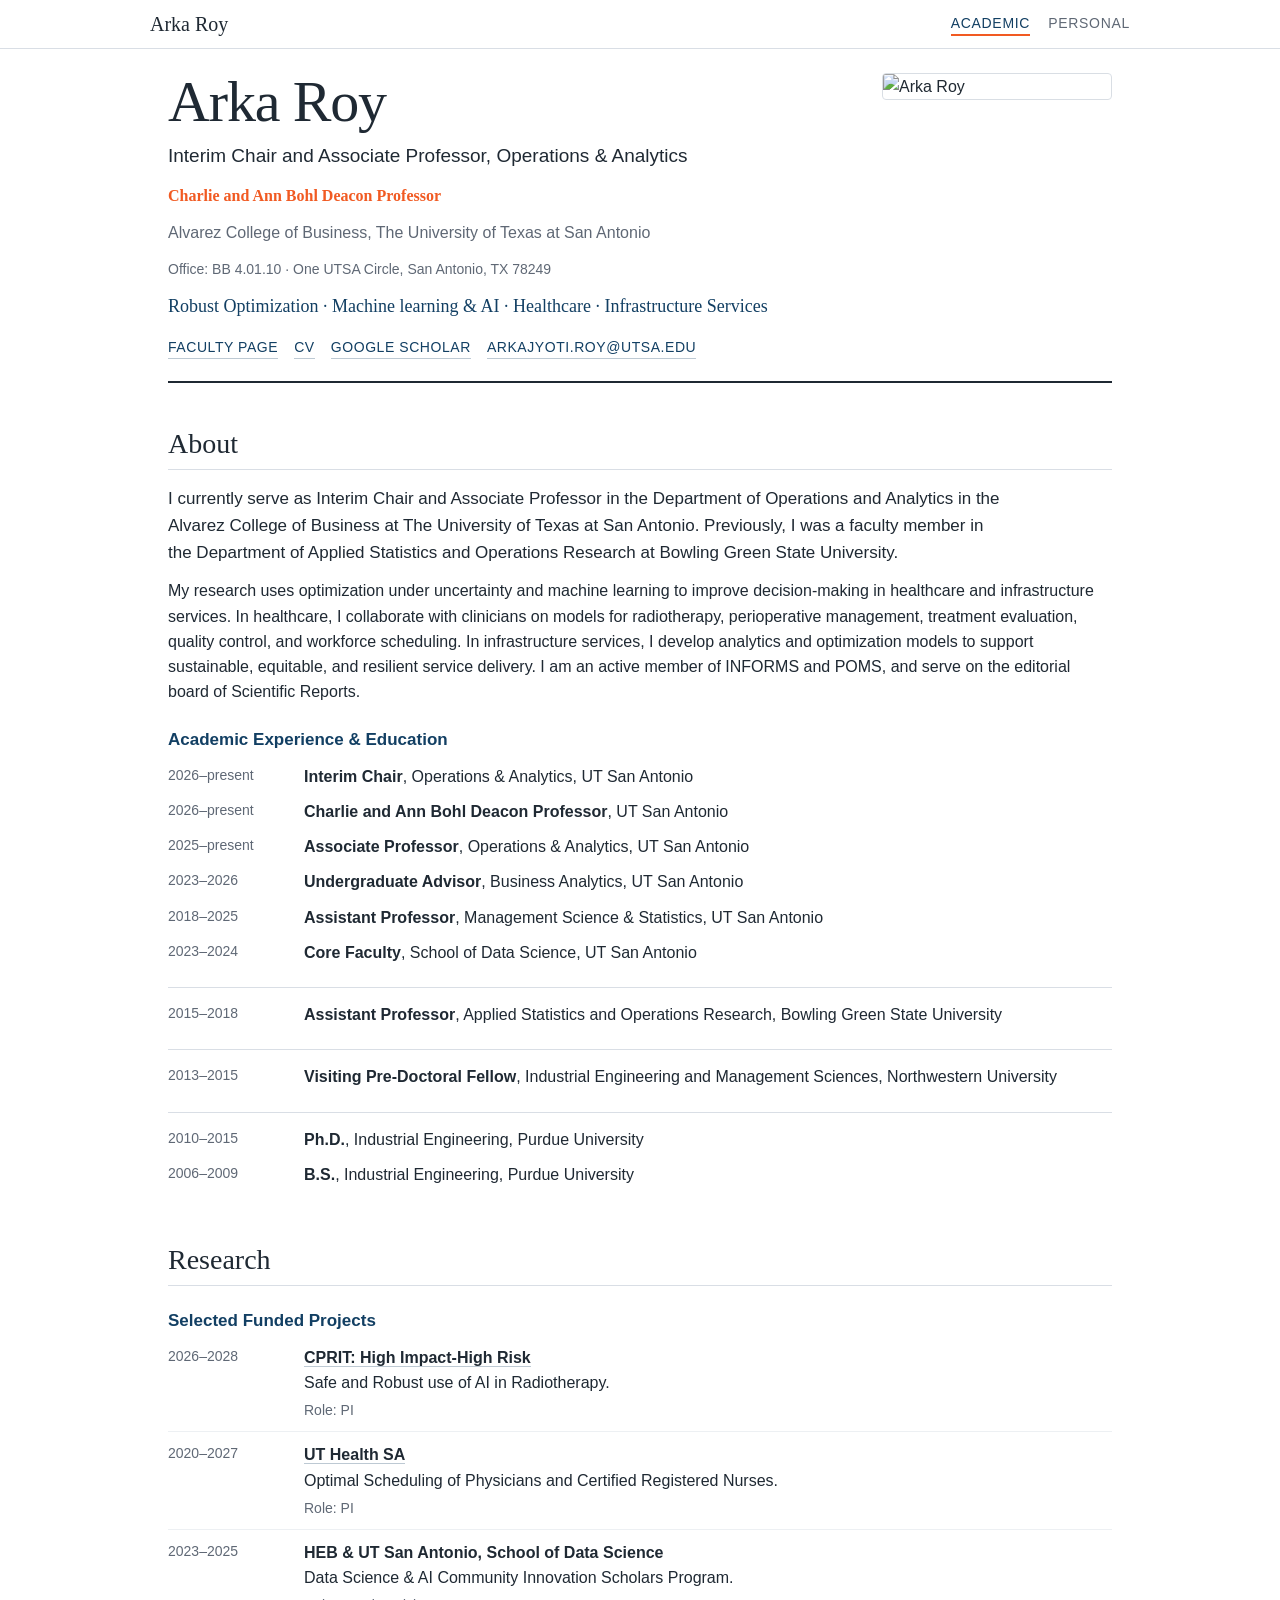
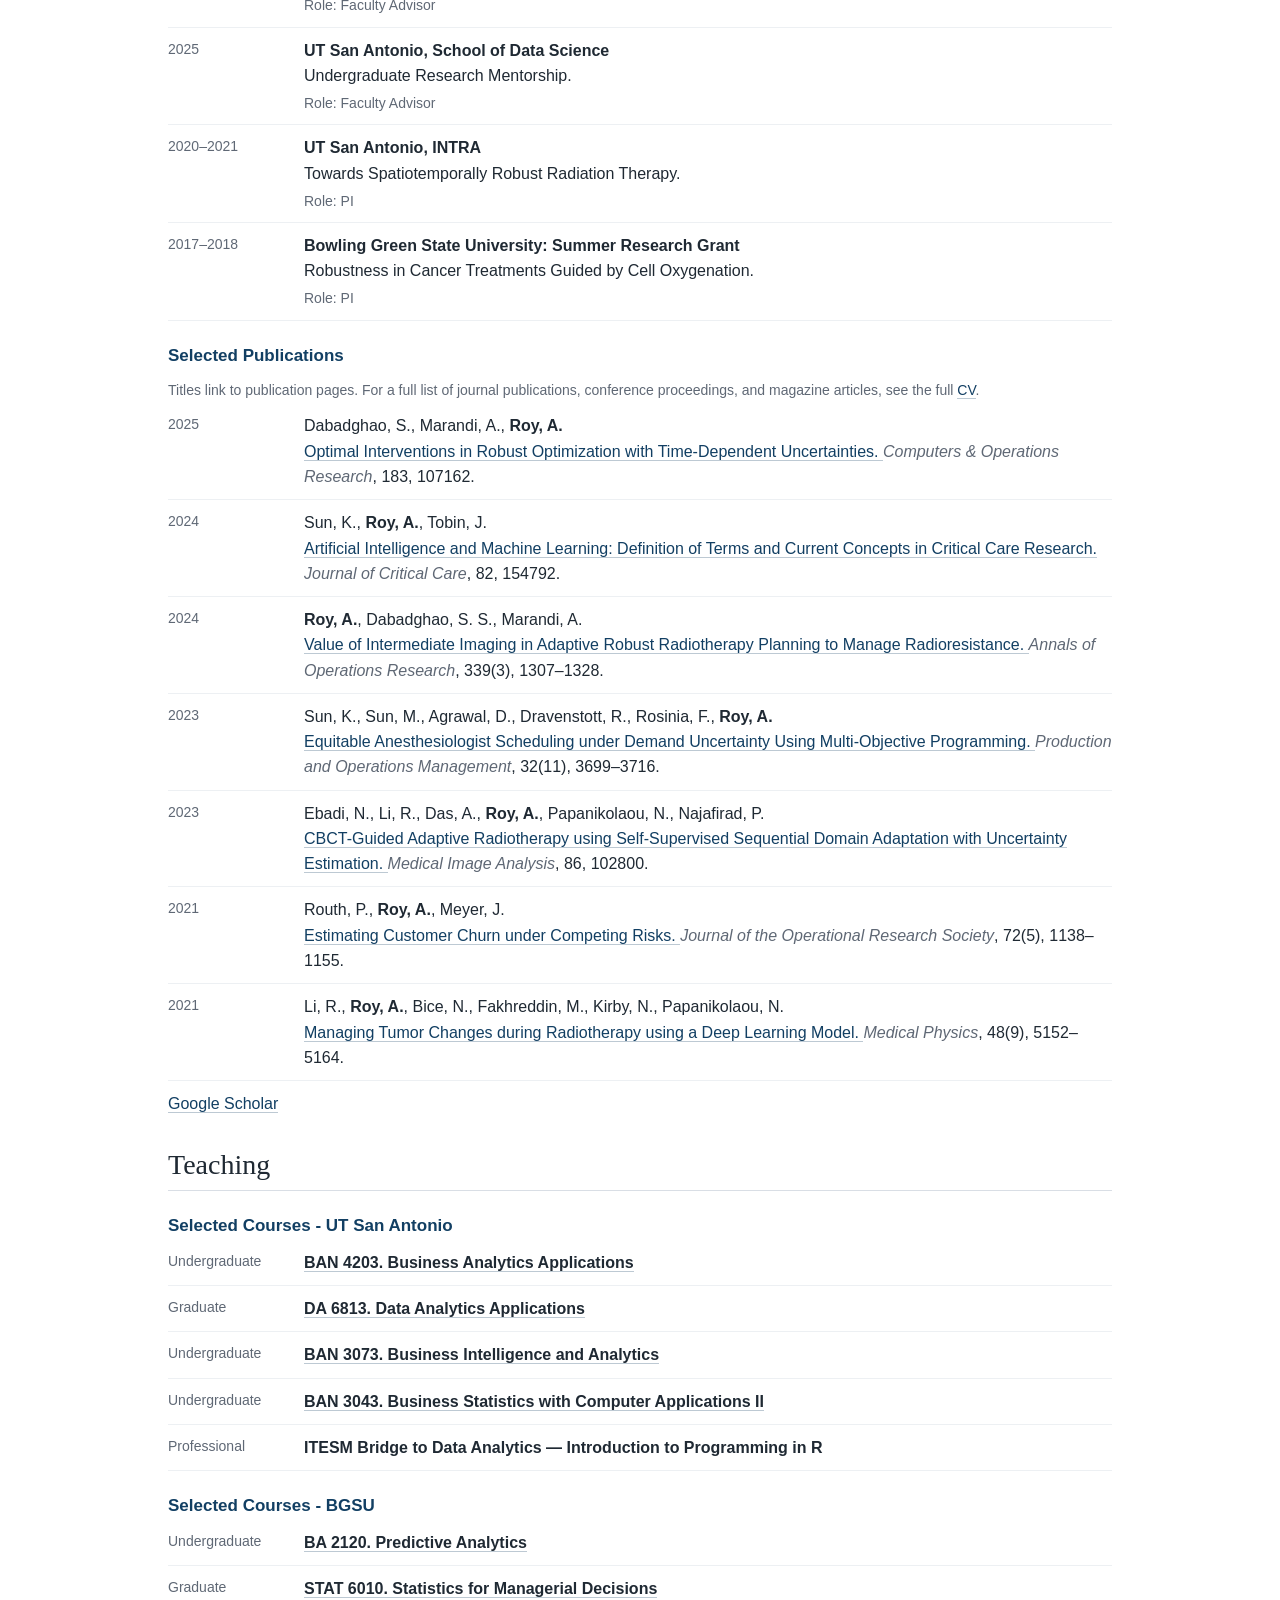
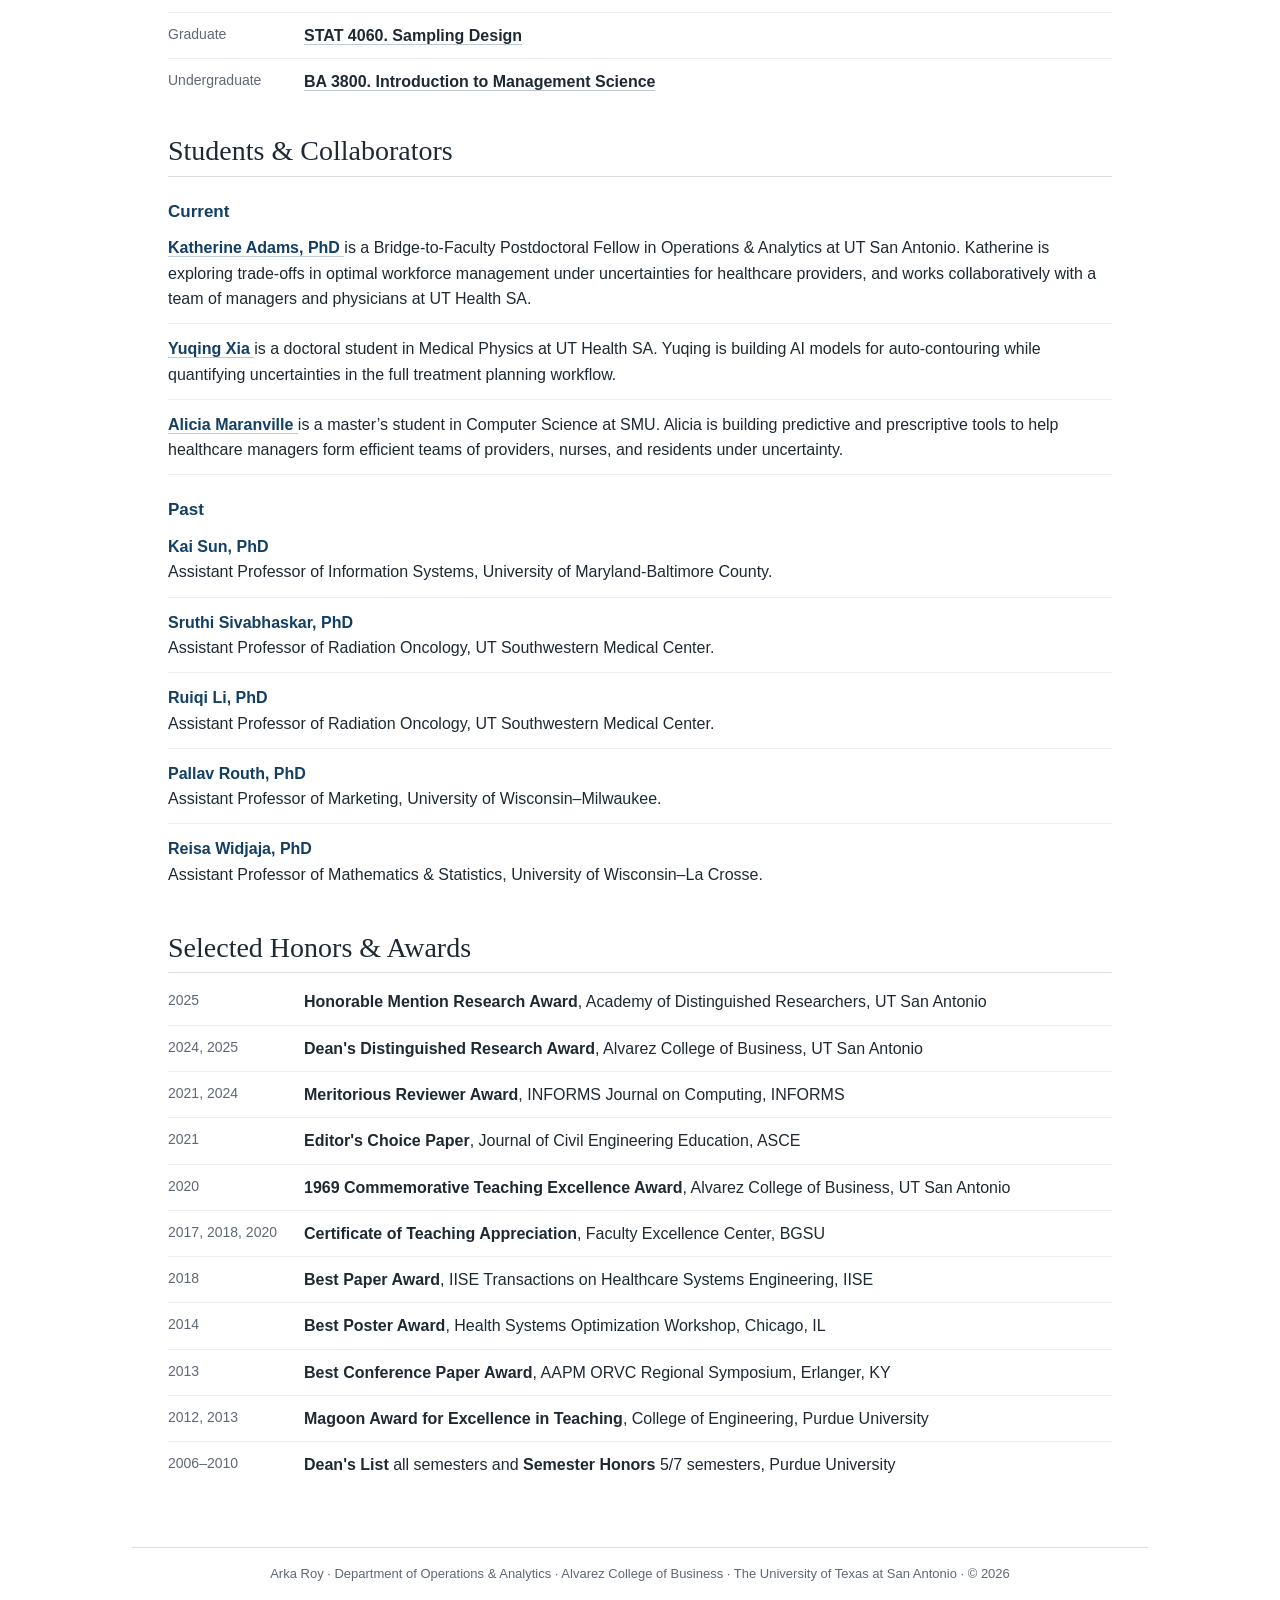
==== index.html @ b068accf "Add files via upload" ====
<!doctype html>
<html lang="en">
<head>
  <meta charset="utf-8">
  <meta name="viewport" content="width=device-width, initial-scale=1">
  <meta name="description" content="Academic website of Arka Roy, Associate Professor of Operations &amp; Analytics at The University of Texas at San Antonio.">
  <title>Arka Roy | Academic</title>
  <link rel="stylesheet" href="style.css">
</head>
<body>
<nav class="site-nav" aria-label="Primary navigation">
  <div class="site-nav-inner">
    <a class="site-brand" href="index.html">Arka Roy</a>
    <div class="site-links">
      <a href="index.html" aria-current="page">Academic</a>
      <a href="personal.html">Personal</a>
    </div>
  </div>
</nav>
<main class="arka-academic-site">
<header class="arka-masthead">
    <div>
      <h1>Arka Roy</h1>

<p class="arka-title">
  Interim Chair and Associate Professor, Operations &amp; Analytics
</p>

<p class="arka-endowed-title">
  Charlie and Ann Bohl Deacon Professor
</p>

<p class="arka-institution">
  Alvarez College of Business, The University of Texas at San Antonio
</p>

<p class="arka-office-line">
  Office: BB 4.01.10 · One UTSA Circle, San Antonio, TX 78249
</p>

<p class="arka-interests">
  Robust Optimization · Machine learning &amp; AI · Healthcare · Infrastructure Services
</p>

      <div class="arka-links">
        <a href="https://business.utsa.edu/faculty/profiles/roy-arkajyoti.html" target="_blank" rel="noopener">Faculty Page</a>
        <a href="https://drive.google.com/file/d/1jVdghlqPxGRg1QHpkFA37uhGoTQaJbi_/view?usp=sharing" target="_blank" rel="noopener">CV</a>
  <a href="https://scholar.google.com/citations?user=ZNkqu6MAAAAJ&amp;hl=en" target="_blank" rel="noopener">Google Scholar</a>
        <a href="mailto:arkajyoti.roy@utsa.edu" target="_top">arkajyoti.roy@utsa.edu</a>
      </div>
    </div>

    <img
      class="arka-photo"
      src="https://business.utsa.edu/news/2024/11/images/arka-roy-bupdate.jpg"
      alt="Arka Roy">
  </header>

  <section id="about" class="arka-section">
    <h2>About</h2>

    <p class="arka-lede">
I currently serve as Interim Chair and Associate Professor in the Department of Operations and Analytics in the Alvarez College of Business at The University of Texas at San Antonio. Previously, I was a faculty member in the Department of Applied Statistics and Operations Research at Bowling Green State University.
</p>

<p>
My research uses optimization under uncertainty and machine learning to improve decision-making in healthcare and infrastructure services. In healthcare, I collaborate with clinicians on models for radiotherapy, perioperative management, treatment evaluation, quality control, and workforce scheduling. In infrastructure services, I develop analytics and optimization models to support sustainable, equitable, and resilient service delivery. I am an active member of INFORMS and POMS, and serve on the editorial board of Scientific Reports.
</p>

    <h3>Academic Experience &amp; Education</h3>

    <div class="arka-institution-group">
      <div class="arka-entry">
        <div class="arka-year">2026–present</div>
        <div class="arka-entry-main">
          <strong>Interim Chair</strong>, Operations &amp; Analytics, UT San Antonio
        </div>
      </div>

<div class="arka-entry">
  <div class="arka-year">2026–present</div>
  <div class="arka-entry-main">
    <strong>Charlie and Ann Bohl Deacon Professor</strong>, UT San Antonio
  </div>
</div>

      <div class="arka-entry">
        <div class="arka-year">2025–present</div>
        <div class="arka-entry-main">
          <strong>Associate Professor</strong>, Operations &amp; Analytics, UT San Antonio
        </div>
      </div>

      <div class="arka-entry">
        <div class="arka-year">2023–2026</div>
        <div class="arka-entry-main">
          <strong>Undergraduate Advisor</strong>, Business Analytics, UT San Antonio
        </div>
      </div>

      <div class="arka-entry">
        <div class="arka-year">2018–2025</div>
        <div class="arka-entry-main">
          <strong>Assistant Professor</strong>, Management Science &amp; Statistics, UT San Antonio
        </div>
      </div>

      <div class="arka-entry">
        <div class="arka-year">2023–2024</div>
        <div class="arka-entry-main">
          <strong>Core Faculty</strong>, School of Data Science, UT San Antonio
        </div>
      </div>
    </div>

    <div class="arka-institution-group">
      <div class="arka-entry">
        <div class="arka-year">2015–2018</div>
        <div class="arka-entry-main">
          <strong>Assistant Professor</strong>, Applied Statistics and Operations Research, Bowling Green State University
        </div>
      </div>
    </div>

    <div class="arka-institution-group">
      <div class="arka-entry">
        <div class="arka-year">2013–2015</div>
        <div class="arka-entry-main">
          <strong>Visiting Pre-Doctoral Fellow</strong>, Industrial Engineering and Management Sciences, Northwestern University
        </div>
      </div>
    </div>

    <div class="arka-institution-group">
      <div class="arka-entry">
        <div class="arka-year">2010–2015</div>
        <div class="arka-entry-main">
          <strong>Ph.D.</strong>, Industrial Engineering, Purdue University
        </div>
      </div>

      <div class="arka-entry">
        <div class="arka-year">2006–2009</div>
        <div class="arka-entry-main">
          <strong>B.S.</strong>, Industrial Engineering, Purdue University
        </div>
      </div>
    </div>
  </section>

  <section id="research" class="arka-section">
    <h2>Research</h2>

    <h3>Selected Funded Projects</h3>

    <div class="arka-entry">
      <div class="arka-year">2026–2028</div>
      <div class="arka-entry-main">
<a href="https://www.cprit.texas.gov/grants-funded/grants/rp260912"
   target="_blank"
   rel="noopener">
  <strong>CPRIT: High Impact-High Risk</strong>
</a><br>
        Safe and Robust use of AI in Radiotherapy.
        <div class="arka-note">Role: PI</div>
      </div>
    </div>


    <div class="arka-entry">
      <div class="arka-year">2020–2027</div>
      <div class="arka-entry-main">
<a href="https://business.utsa.edu/news/2024/11/optimizing-healthcare.html"
   target="_blank"
   rel="noopener">
  <strong>UT Health SA</strong>
</a><br>
        Optimal Scheduling of Physicians and Certified Registered Nurses.
        <div class="arka-note">Role: PI</div>
      </div>
    </div>

    <div class="arka-entry">
      <div class="arka-year">2023–2025</div>
      <div class="arka-entry-main">
        <strong>HEB &amp; UT San Antonio, School of Data Science</strong><br>
        Data Science &amp; AI Community Innovation Scholars Program.
        <div class="arka-note">Role: Faculty Advisor</div>
      </div>
    </div>

    <div class="arka-entry">
      <div class="arka-year">2025</div>
      <div class="arka-entry-main">
        <strong>UT San Antonio, School of Data Science</strong><br>
        Undergraduate Research Mentorship.
        <div class="arka-note">Role: Faculty Advisor</div>
      </div>
    </div>

    <div class="arka-entry">
      <div class="arka-year">2020–2021</div>
      <div class="arka-entry-main">
        <strong>UT San Antonio, INTRA</strong><br>
        Towards Spatiotemporally Robust Radiation Therapy.
        <div class="arka-note">Role: PI</div>
      </div>
    </div>

    <div class="arka-entry">
      <div class="arka-year">2017–2018</div>
      <div class="arka-entry-main">
        <strong>Bowling Green State University: Summer Research Grant</strong><br>
        Robustness in Cancer Treatments Guided by Cell Oxygenation.
        <div class="arka-note">Role: PI</div>
      </div>
    </div>

    <h3>Selected Publications</h3>

    <p class="arka-note">
      Titles link to publication pages. For a full list of journal publications, conference proceedings, and magazine articles, see the full
      <a href="https://drive.google.com/file/d/1jVdghlqPxGRg1QHpkFA37uhGoTQaJbi_/view?usp=sharing" target="_blank" rel="noopener">CV</a>.
    </p>

    <div class="arka-entry">
      <div class="arka-year">2025</div>
      <div class="arka-entry-main">
        Dabadghao, S., Marandi, A., <strong>Roy, A.</strong><br>
        <a href="https://doi.org/10.1016/j.cor.2025.107162" target="_blank" rel="noopener">
          Optimal Interventions in Robust Optimization with Time-Dependent Uncertainties.
        </a>
        <em>Computers &amp; Operations Research</em>, 183, 107162.
      </div>
    </div>

    <div class="arka-entry">
      <div class="arka-year">2024</div>
      <div class="arka-entry-main">
        Sun, K., <strong>Roy, A.</strong>, Tobin, J.<br>
        <a href="https://doi.org/10.1016/j.jcrc.2024.154792" target="_blank" rel="noopener">
          Artificial Intelligence and Machine Learning: Definition of Terms and Current Concepts in Critical Care Research.
        </a>
        <em>Journal of Critical Care</em>, 82, 154792.
      </div>
    </div>

    <div class="arka-entry">
      <div class="arka-year">2024</div>
      <div class="arka-entry-main">
        <strong>Roy, A.</strong>, Dabadghao, S. S., Marandi, A.<br>
        <a href="https://doi.org/10.1007/s10479-022-04699-z" target="_blank" rel="noopener">
          Value of Intermediate Imaging in Adaptive Robust Radiotherapy Planning to Manage Radioresistance.
        </a>
        <em>Annals of Operations Research</em>, 339(3), 1307–1328.
      </div>
    </div>

    <div class="arka-entry">
      <div class="arka-year">2023</div>
      <div class="arka-entry-main">
        Sun, K., Sun, M., Agrawal, D., Dravenstott, R., Rosinia, F., <strong>Roy, A.</strong><br>
        <a href="https://doi.org/10.1111/poms.14058" target="_blank" rel="noopener">
          Equitable Anesthesiologist Scheduling under Demand Uncertainty Using Multi-Objective Programming.
        </a>
        <em>Production and Operations Management</em>, 32(11), 3699–3716.
      </div>
    </div>

    <div class="arka-entry">
      <div class="arka-year">2023</div>
      <div class="arka-entry-main">
        Ebadi, N., Li, R., Das, A., <strong>Roy, A.</strong>, Papanikolaou, N., Najafirad, P.<br>
        <a href="https://doi.org/10.1016/j.media.2023.102800" target="_blank" rel="noopener">
          CBCT-Guided Adaptive Radiotherapy using Self-Supervised Sequential Domain Adaptation with Uncertainty Estimation.
        </a>
        <em>Medical Image Analysis</em>, 86, 102800.
      </div>
    </div>

<div class="arka-entry">
  <div class="arka-year">2021</div>
  <div class="arka-entry-main">
    Routh, P., <strong>Roy, A.</strong>, Meyer, J.<br>
    <a href="https://doi.org/10.1080/01605682.2020.1776166" target="_blank" rel="noopener">
      Estimating Customer Churn under Competing Risks.
    </a>
    <em>Journal of the Operational Research Society</em>, 72(5), 1138–1155.
  </div>
</div>

<div class="arka-entry">
  <div class="arka-year">2021</div>
  <div class="arka-entry-main">
    Li, R., <strong>Roy, A.</strong>, Bice, N., Fakhreddin, M., Kirby, N., Papanikolaou, N.<br>
    <a href="https://doi.org/10.1002/mp.14925" target="_blank" rel="noopener">
      Managing Tumor Changes during Radiotherapy using a Deep Learning Model.
    </a>
    <em>Medical Physics</em>, 48(9), 5152–5164.
  </div>
</div>

    <p>
    <a href="https://scholar.google.com/citations?user=ZNkqu6MAAAAJ&amp;hl=en" target="_blank" rel="noopener">Google Scholar</a>
    </p>
  </section>

  <section id="teaching" class="arka-section">
    <h2>Teaching</h2>

    <h3>Selected Courses - UT San Antonio</h3>

<div class="arka-entry">
  <div class="arka-year">Undergraduate</div>
  <div class="arka-entry-main">
    <a href="https://catalog.utsa.edu/undergraduate/business/operationsanalytics/#courseinventory" target="_blank" rel="noopener">
      <strong>BAN 4203. Business Analytics Applications</strong>
    </a>
  </div>
</div>

<div class="arka-entry">
  <div class="arka-year">Graduate</div>
  <div class="arka-entry-main">
    <a href="https://catalog.utsa.edu/graduate/aicybercomputing/statisticsdatascience/#courseinventory" target="_blank" rel="noopener">
      <strong>DA 6813. Data Analytics Applications</strong>
    </a>
  </div>
</div>

  <div class="arka-entry">
  <div class="arka-year">Undergraduate</div>
  <div class="arka-entry-main">
  <a href="https://catalog.utsa.edu/undergraduate/business/operationsanalytics/#courseinventory" target="_blank" rel="noopener">
      <strong>BAN 3073. Business Intelligence and Analytics</strong>
    </a>
  </div>
</div>


<div class="arka-entry">
  <div class="arka-year">Undergraduate</div>
  <div class="arka-entry-main">
  <a href="https://catalog.utsa.edu/undergraduate/business/operationsanalytics/#courseinventory" target="_blank" rel="noopener">
      <strong>BAN 3043. Business Statistics with Computer Applications II</strong>
    </a>
  </div>
</div>

<div class="arka-entry">
  <div class="arka-year">Professional</div>
  <div class="arka-entry-main">
    <strong>ITESM Bridge to Data Analytics — Introduction to Programming in R</strong>
  </div>
</div>

<h3>Selected Courses - BGSU</h3>

<div class="arka-entry">
  <div class="arka-year">Undergraduate</div>
  <div class="arka-entry-main">
    <a href="https://catalog.bgsu.edu/preview_program.php?catoid=23&poid=8557&returnto=1910" target="_blank" rel="noopener">
      <strong>BA 2120. Predictive Analytics</strong>
    </a>
  </div>
</div>

<div class="arka-entry">
  <div class="arka-year">Graduate</div>
  <div class="arka-entry-main">
    <a href="https://catalog.bgsu.edu/preview_program.php?catoid=22&poid=8141&returnto=1789" target="_blank" rel="noopener">
      <strong>STAT 6010. Statistics for Managerial Decisions</strong>
    </a>
  </div>
</div>

<div class="arka-entry">
  <div class="arka-year">Graduate</div>
  <div class="arka-entry-main">
    <a href="https://catalog.bgsu.edu/preview_program.php?catoid=22&poid=8216&returnto=1789" target="_blank" rel="noopener">
      <strong>STAT 4060. Sampling Design</strong>
    </a>
  </div>
</div>

<div class="arka-entry">
  <div class="arka-year">Undergraduate</div>
  <div class="arka-entry-main">
    <a href="https://catalog.bgsu.edu/preview_program.php?catoid=23&poid=8557&returnto=1910" target="_blank" rel="noopener">
      <strong>BA 3800. Introduction to Management Science</strong>
    </a>
  </div>
</div>

  </section>

  <section id="people" class="arka-section">
    <h2>Students &amp; Collaborators</h2>

    <h3>Current</h3>

    <div class="arka-person">
      <a class="arka-person-name" href="https://business.utsa.edu/faculty/profiles/adams-katherine.html" target="_blank" rel="noopener">
        Katherine Adams, PhD
      </a>
      is a Bridge-to-Faculty Postdoctoral Fellow in Operations &amp; Analytics at UT San Antonio. Katherine is exploring trade-offs in optimal workforce management under uncertainties for healthcare providers, and works collaboratively with a team of managers and physicians at UT Health SA.
    </div>

    <div class="arka-person">
      <a class="arka-person-name" href="https://scholar.google.com/citations?hl=en&amp;user=rOvMzk4AAAAJ" target="_blank" rel="noopener">
        Yuqing Xia
      </a>
      is a doctoral student in Medical Physics at UT Health SA. Yuqing is building AI models for auto-contouring while quantifying uncertainties in the full treatment planning workflow.
    </div>

    <div class="arka-person">
      <a class="arka-person-name" href="https://www.linkedin.com/in/alicia-maranville" target="_blank" rel="noopener">
        Alicia Maranville
      </a>
      is a master’s student in Computer Science at SMU. Alicia is building predictive and prescriptive tools to help healthcare managers form efficient teams of providers, nurses, and residents under uncertainty.
    </div>

    <h3>Past</h3>

<div class="arka-person">
  <span class="arka-person-name">Kai Sun, PhD</span><br>
  Assistant Professor of Information Systems, University of Maryland-Baltimore County.
</div>

<div class="arka-person">
  <span class="arka-person-name">Sruthi Sivabhaskar, PhD</span><br>
  Assistant Professor of Radiation Oncology, UT Southwestern Medical Center.
</div>

<div class="arka-person">
  <span class="arka-person-name">Ruiqi Li, PhD</span><br>
  Assistant Professor of Radiation Oncology, UT Southwestern Medical Center.
</div>

<div class="arka-person">
  <span class="arka-person-name">Pallav Routh, PhD</span><br>
  Assistant Professor of Marketing, University of Wisconsin–Milwaukee.
</div>

<div class="arka-person">
  <span class="arka-person-name">Reisa Widjaja, PhD</span><br>
  Assistant Professor of Mathematics &amp; Statistics, University of Wisconsin–La Crosse.
</div>

  </section>

<section id="recognition" class="arka-section">
  <h2>Selected Honors & Awards</h2>

  <div class="arka-entry">
    <div class="arka-year">2025</div>
    <div class="arka-entry-main">
      <strong>Honorable Mention Research Award</strong>, Academy of Distinguished Researchers, UT San Antonio
    </div>
  </div>

  <div class="arka-entry">
    <div class="arka-year">2024, 2025</div>
    <div class="arka-entry-main">
      <strong>Dean's Distinguished Research Award</strong>, Alvarez College of Business, UT San Antonio
    </div>
  </div>

  <div class="arka-entry">
    <div class="arka-year">2021, 2024</div>
    <div class="arka-entry-main">
      <strong>Meritorious Reviewer Award</strong>, INFORMS Journal on Computing, INFORMS
    </div>
  </div>

  <div class="arka-entry">
    <div class="arka-year">2021</div>
    <div class="arka-entry-main">
      <strong>Editor's Choice Paper</strong>, Journal of Civil Engineering Education, ASCE
    </div>
  </div>

  <div class="arka-entry">
    <div class="arka-year">2020</div>
    <div class="arka-entry-main">
      <strong>1969 Commemorative Teaching Excellence Award</strong>, Alvarez College of Business, UT San Antonio
    </div>
  </div>

  <div class="arka-entry">
    <div class="arka-year">2017, 2018, 2020</div>
    <div class="arka-entry-main">
      <strong>Certificate of Teaching Appreciation</strong>, Faculty Excellence Center, BGSU
    </div>
  </div>

  <div class="arka-entry">
    <div class="arka-year">2018</div>
    <div class="arka-entry-main">
      <strong>Best Paper Award</strong>, IISE Transactions on Healthcare Systems Engineering, IISE
    </div>
  </div>

  <div class="arka-entry">
    <div class="arka-year">2014</div>
    <div class="arka-entry-main">
      <strong>Best Poster Award</strong>, Health Systems Optimization Workshop, Chicago, IL
    </div>
  </div>

  <div class="arka-entry">
    <div class="arka-year">2013</div>
    <div class="arka-entry-main">
      <strong>Best Conference Paper Award</strong>, AAPM ORVC Regional Symposium, Erlanger, KY
    </div>
  </div>

  <div class="arka-entry">
    <div class="arka-year">2012, 2013</div>
    <div class="arka-entry-main">
      <strong>Magoon Award for Excellence in Teaching</strong>, College of Engineering, Purdue University
    </div>
  </div>

  <div class="arka-entry">
    <div class="arka-year">2006–2010</div>
    <div class="arka-entry-main">
      <strong>Dean's List</strong> all semesters and <strong>Semester Honors</strong> 5/7 semesters, Purdue University
    </div>
  </div>
</section>
</main>
<footer class="site-footer">Arka Roy · Department of Operations &amp; Analytics · Alvarez College of Business · The University of Texas at San Antonio · © 2026</footer>
</body>
</html>
---- style.css ----
/* Shared site styles */
:root {
  --ink: #1f2933;
  --muted: #5f6875;
  --line: #d9dee5;
  --accent: #123f63;
  --utsa: #f15a22;
}

html { scroll-behavior: smooth; }
body {
  margin: 0;
  background: #ffffff;
  color: var(--ink);
  font-family: -apple-system, BlinkMacSystemFont, "Segoe UI", Roboto, Arial, sans-serif;
}

.site-nav {
  border-bottom: 1px solid var(--line);
  background: rgba(255,255,255,0.97);
  position: sticky;
  top: 0;
  z-index: 20;
}
.site-nav-inner {
  max-width: 980px;
  margin: 0 auto;
  padding: 12px 18px;
  display: flex;
  align-items: center;
  justify-content: space-between;
  gap: 18px;
}
.site-brand {
  font-family: Georgia, "Times New Roman", serif;
  font-size: 20px;
  color: var(--ink);
  text-decoration: none;
}
.site-links { display: flex; gap: 18px; align-items: center; }
.site-links a {
  color: var(--muted);
  text-decoration: none;
  font-size: 14px;
  text-transform: uppercase;
  letter-spacing: 0.05em;
  border-bottom: 2px solid transparent;
  padding: 3px 0;
}
.site-links a:hover, .site-links a[aria-current="page"] {
  color: var(--accent);
  border-bottom-color: var(--utsa);
}

.site-footer {
  max-width: 980px;
  margin: 22px auto 0;
  padding: 18px 18px 28px;
  border-top: 1px solid var(--line);
  color: var(--muted);
  font-size: 13px;
  text-align: center;
}

.arka-academic-site {
    --ink: #1f2933;
    --muted: #5f6875;
    --line: #d9dee5;
    --accent: #123f63;
    --utsa: #f15a22;

    max-width: 980px;
    margin: 0 auto;
    padding: 24px 18px 28px;
    color: var(--ink);
    background: #ffffff;
    font-family: -apple-system, BlinkMacSystemFont, "Segoe UI", Roboto, Arial, sans-serif;
    line-height: 1.58;
    font-size: 16px;
    box-sizing: border-box;
  }

  .arka-academic-site * {
    box-sizing: border-box;
  }

  .arka-academic-site a {
    color: var(--accent);
    text-decoration: none;
    border-bottom: 1px solid rgba(18, 63, 99, 0.28);
  }

  .arka-academic-site a:hover {
    color: var(--utsa);
    border-bottom-color: var(--utsa);
  }

  .arka-academic-site p {
    margin: 0 0 12px;
  }

.arka-masthead {
  display: grid;
  grid-template-columns: minmax(0, 1fr) 230px;
  gap: 28px;
  align-items: start;
  padding-bottom: 22px;
  border-bottom: 2px solid var(--ink);
  margin-bottom: 24px;
}

  .arka-masthead h1 {
    font-family: Georgia, "Times New Roman", serif;
    font-size: clamp(38px, 6vw, 58px);
    line-height: 1;
    font-weight: 500;
    margin: 0 0 10px;
    letter-spacing: -0.02em;
  }

  .arka-title {
    font-size: 19px;
    margin: 0;
    color: var(--ink);
  }

.arka-endowed-title {
  margin: 4px 0 0;
  font-family: Georgia, "Times New Roman", serif;
  font-size: 16px;
  color: var(--utsa);
  font-weight: 700;
}

  .arka-institution {
    margin: 4px 0 0;
    color: var(--muted);
    font-size: 16px;
  }

  .arka-office-line {
    margin: 6px 0 0;
    color: var(--muted);
    font-size: 14px;
  }

  .arka-interests {
    margin: 18px 0 0;
    font-family: Georgia, "Times New Roman", serif;
    font-size: 18px;
    color: var(--accent);
  }

  .arka-links {
    margin-top: 16px;
    display: flex;
    flex-wrap: wrap;
    gap: 8px 16px;
    font-size: 14px;
    text-transform: uppercase;
    letter-spacing: 0.04em;
    align-items: center;
  }

.arka-photo {
  width: 230px;
  height: auto;
  border-radius: 4px;
  border: 1px solid var(--line);
  filter: grayscale(8%);
}

  .arka-section {
    padding-top: 20px;
    margin-top: 6px;
  }

  .arka-section h2 {
    font-family: Georgia, "Times New Roman", serif;
    font-size: 28px;
    font-weight: 500;
    line-height: 1.2;
    margin: 0 0 16px;
    padding-bottom: 8px;
    border-bottom: 1px solid var(--line);
    color: var(--ink);
  }

  .arka-section h3 {
    font-size: 17px;
    margin: 22px 0 10px;
    color: var(--accent);
    font-weight: 700;
  }

  .arka-lede {
    font-size: 17px;
    max-width: 840px;
  }

  .arka-entry {
    display: grid;
    grid-template-columns: 118px minmax(0, 1fr);
    gap: 18px;
    margin: 0 0 10px;
    padding-bottom: 10px;
    border-bottom: 1px solid #edf0f3;
  }

  .arka-entry:last-child {
    border-bottom: none;
  }

  .arka-year {
    font-size: 14px;
    color: var(--muted);
    font-variant-numeric: tabular-nums;
  }

  .arka-entry-main strong {
    color: var(--ink);
    font-weight: 700;
  }

  .arka-entry-main em {
    color: var(--muted);
  }

  .arka-note {
    color: var(--muted);
    font-size: 14px;
    margin-top: 4px;
  }

  .arka-person {
    margin-bottom: 12px;
    padding-bottom: 12px;
    border-bottom: 1px solid #edf0f3;
  }

  .arka-person:last-child {
    border-bottom: none;
  }

  .arka-person-name {
    font-weight: 700;
    color: var(--accent);
  }

  .arka-institution-group {
    padding-bottom: 12px;
    margin-bottom: 14px;
    border-bottom: 1px solid var(--line);
  }

  .arka-institution-group:last-child {
    border-bottom: none;
  }

  #about .arka-institution-group .arka-entry {
    border-bottom: none;
    padding-bottom: 4px;
    margin-bottom: 6px;
  }

  @media (max-width: 760px) {
    .arka-academic-site {
      padding: 20px 14px 24px;
      line-height: 1.55;
    }

    .arka-masthead {
      grid-template-columns: 1fr;
      gap: 18px;
      padding-bottom: 20px;
      margin-bottom: 22px;
    }

    .arka-photo {
      width: 180px;
    }

    .arka-section {
      padding-top: 16px;
      margin-top: 4px;
    }

    .arka-section h2 {
      font-size: 26px;
      margin-bottom: 14px;
    }

    .arka-section h3 {
      margin: 20px 0 8px;
    }

    .arka-entry {
      grid-template-columns: 1fr;
      gap: 2px;
      margin-bottom: 9px;
      padding-bottom: 9px;
    }

    .arka-year {
      font-weight: 700;
    }

    .arka-person {
      margin-bottom: 10px;
      padding-bottom: 10px;
    }
  }

/* Personal page */
.personal-page {
  max-width: 980px;
  margin: 0 auto;
  padding: 34px 18px 28px;
  color: var(--ink);
  box-sizing: border-box;
  line-height: 1.62;
  font-size: 16px;
}
.personal-page * { box-sizing: border-box; }
.personal-page h1, .personal-page h2 {
  font-family: Georgia, "Times New Roman", serif;
  font-weight: 500;
  color: var(--ink);
}
.personal-page h1 {
  font-size: clamp(38px, 6vw, 54px);
  line-height: 1.05;
  margin: 0 0 12px;
}
.personal-page h2 {
  font-size: 28px;
  line-height: 1.2;
  margin: 34px 0 16px;
  padding-bottom: 8px;
  border-bottom: 1px solid var(--line);
}
.personal-lede {
  max-width: 850px;
  font-size: 17px;
  margin: 0;
}
.map-subtitle {
  margin: 12px 0 18px;
  color: var(--muted);
}
.map-count {
  color: var(--utsa);
  font-weight: 700;
}
#visited-map {
  width: 100%;
  min-height: 520px;
}

@media (max-width: 760px) {
  .site-nav-inner { padding: 10px 14px; }
  .site-brand { font-size: 18px; }
  .site-links { gap: 12px; }
  .site-links a { font-size: 12px; }
  .personal-page { padding: 26px 14px 24px; }
  .personal-page h1 { font-size: 38px; }
  .personal-page h2 { font-size: 26px; }
  .personal-lede { font-size: 16px; }
  #visited-map { min-height: 360px; }
  .site-footer { padding: 16px 14px 24px; }
}
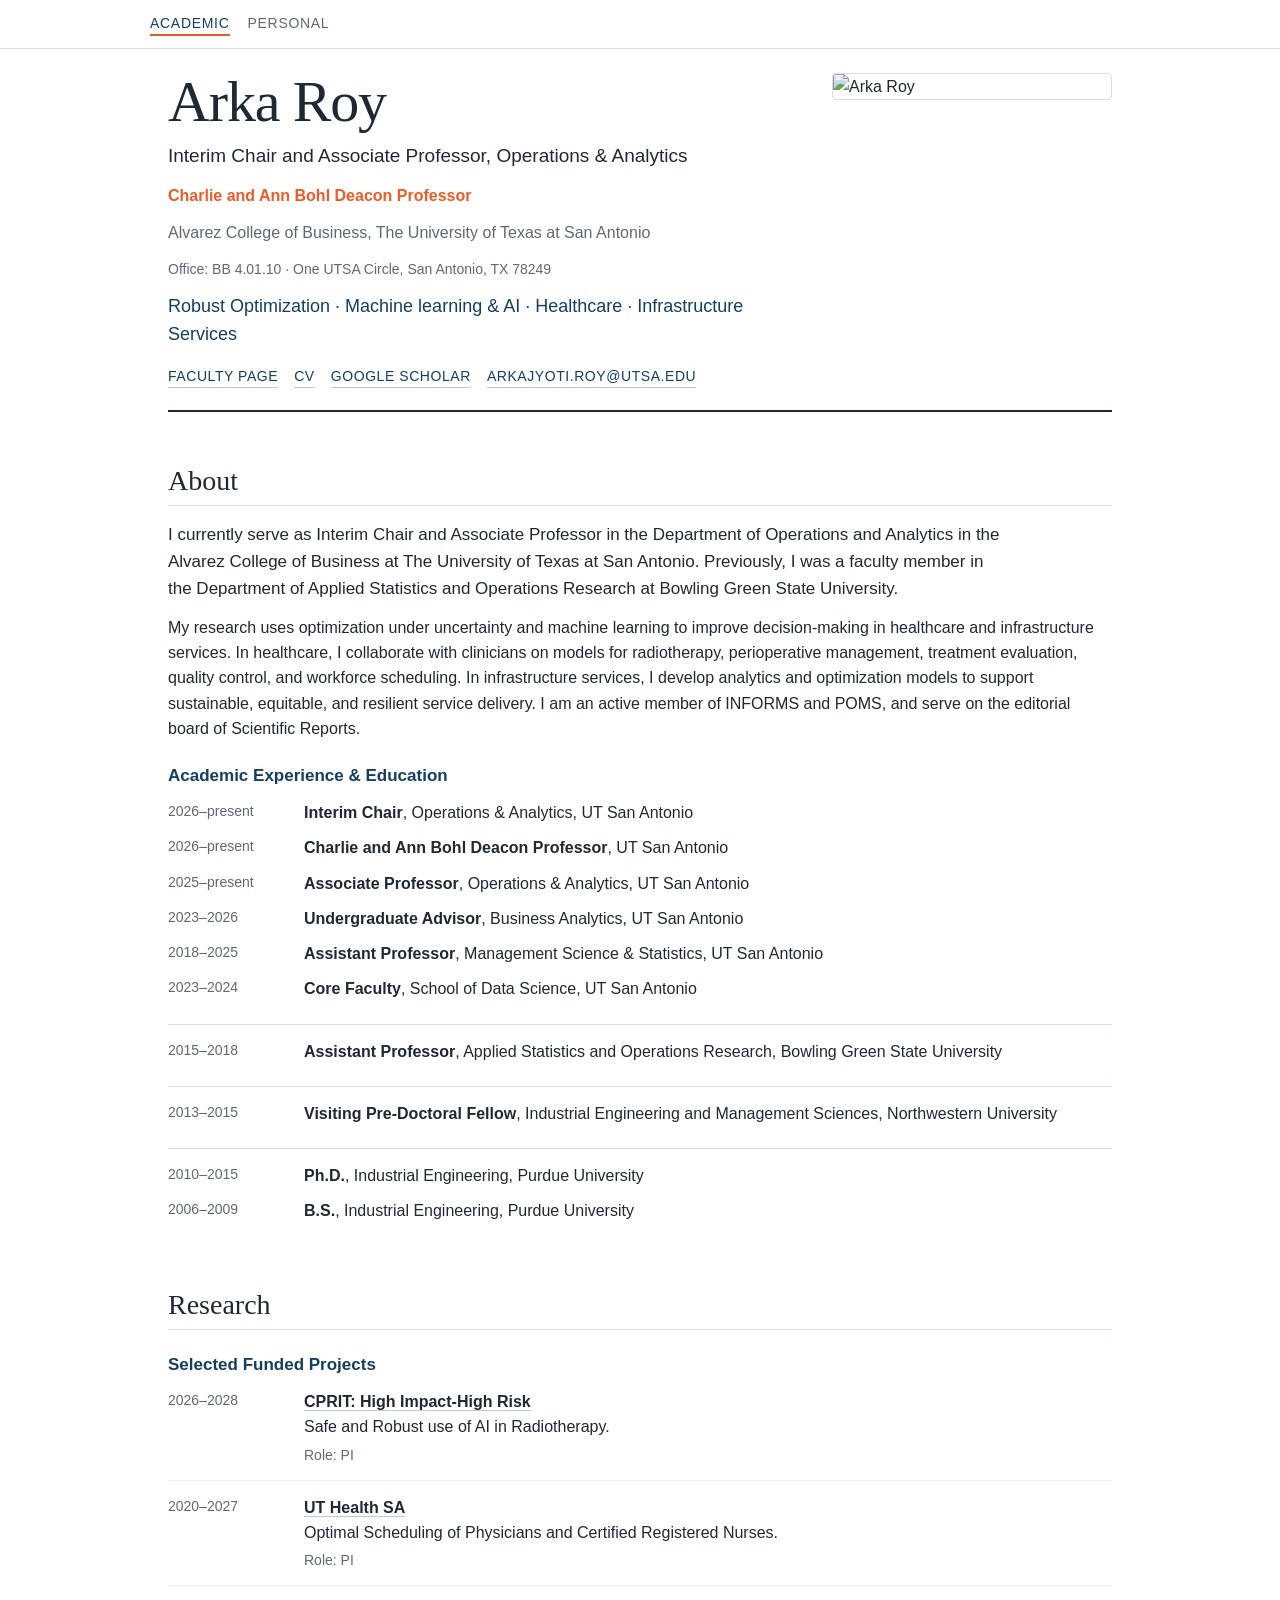
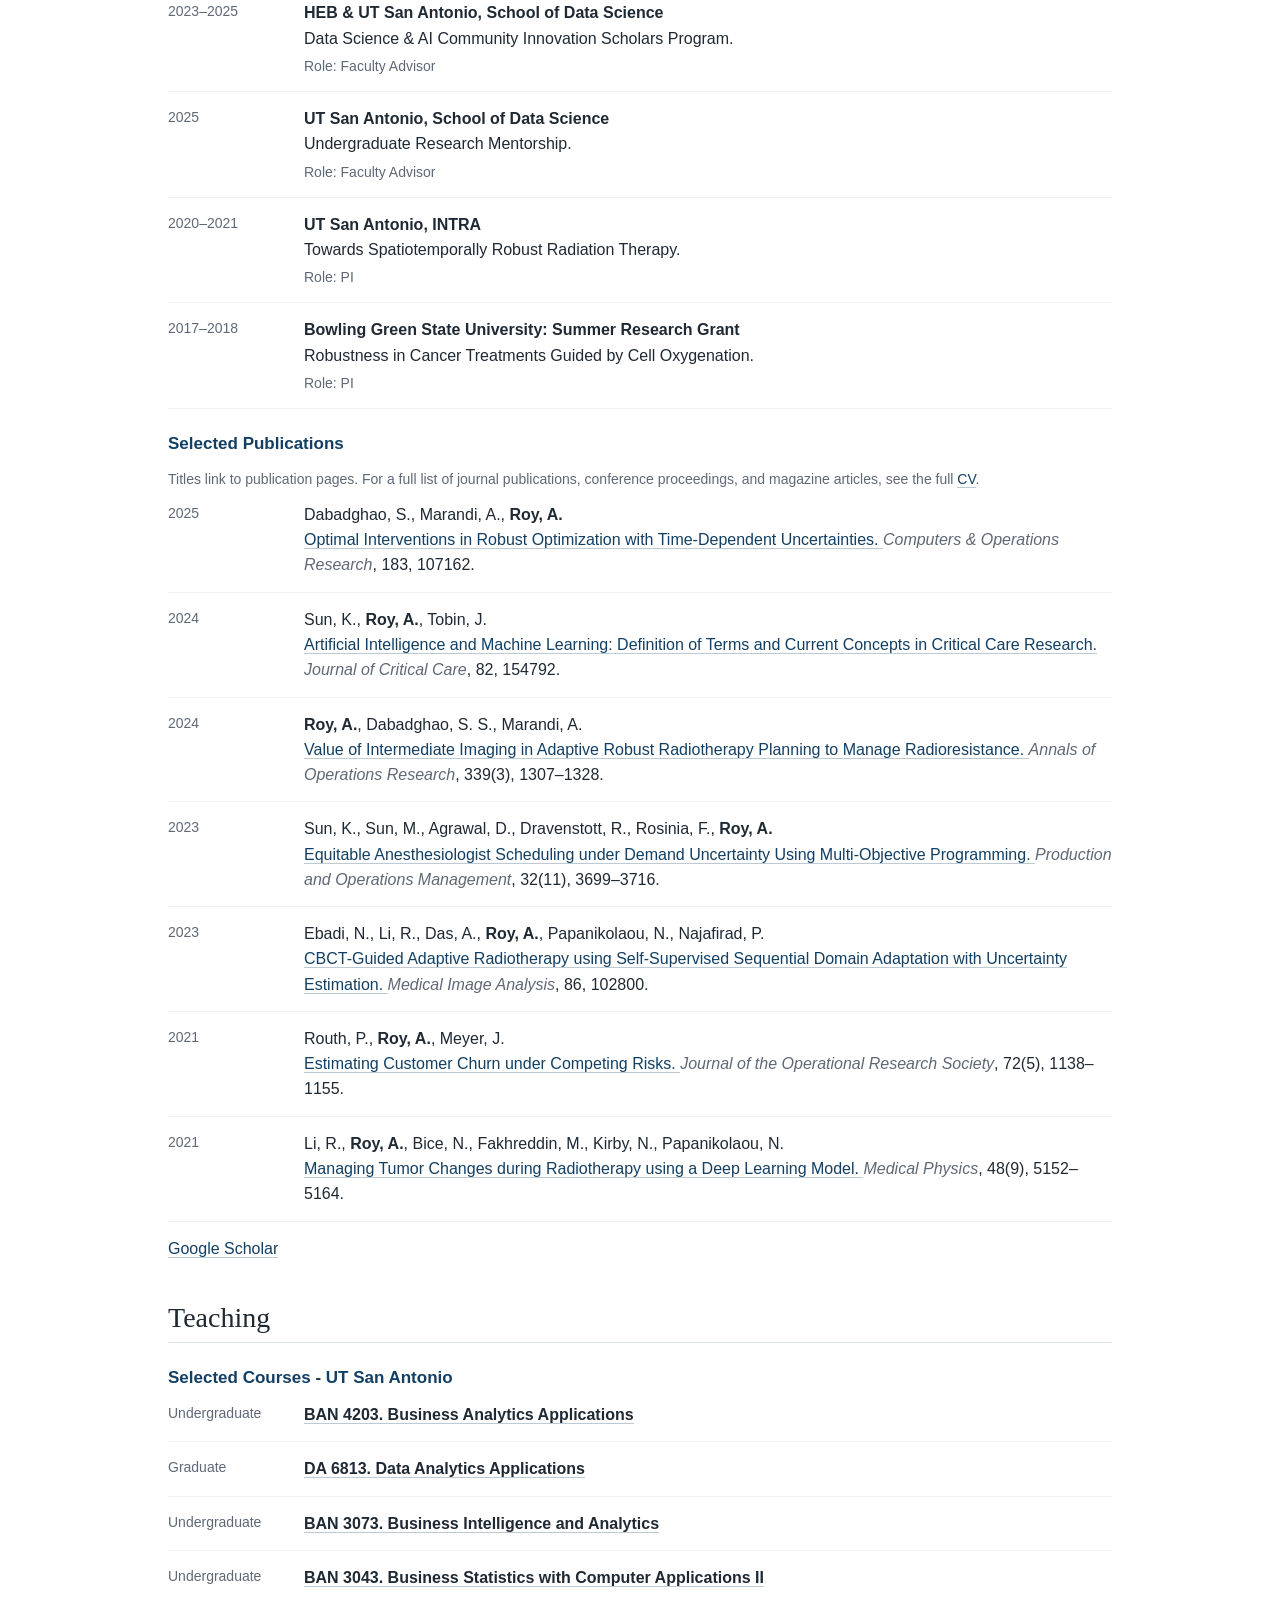
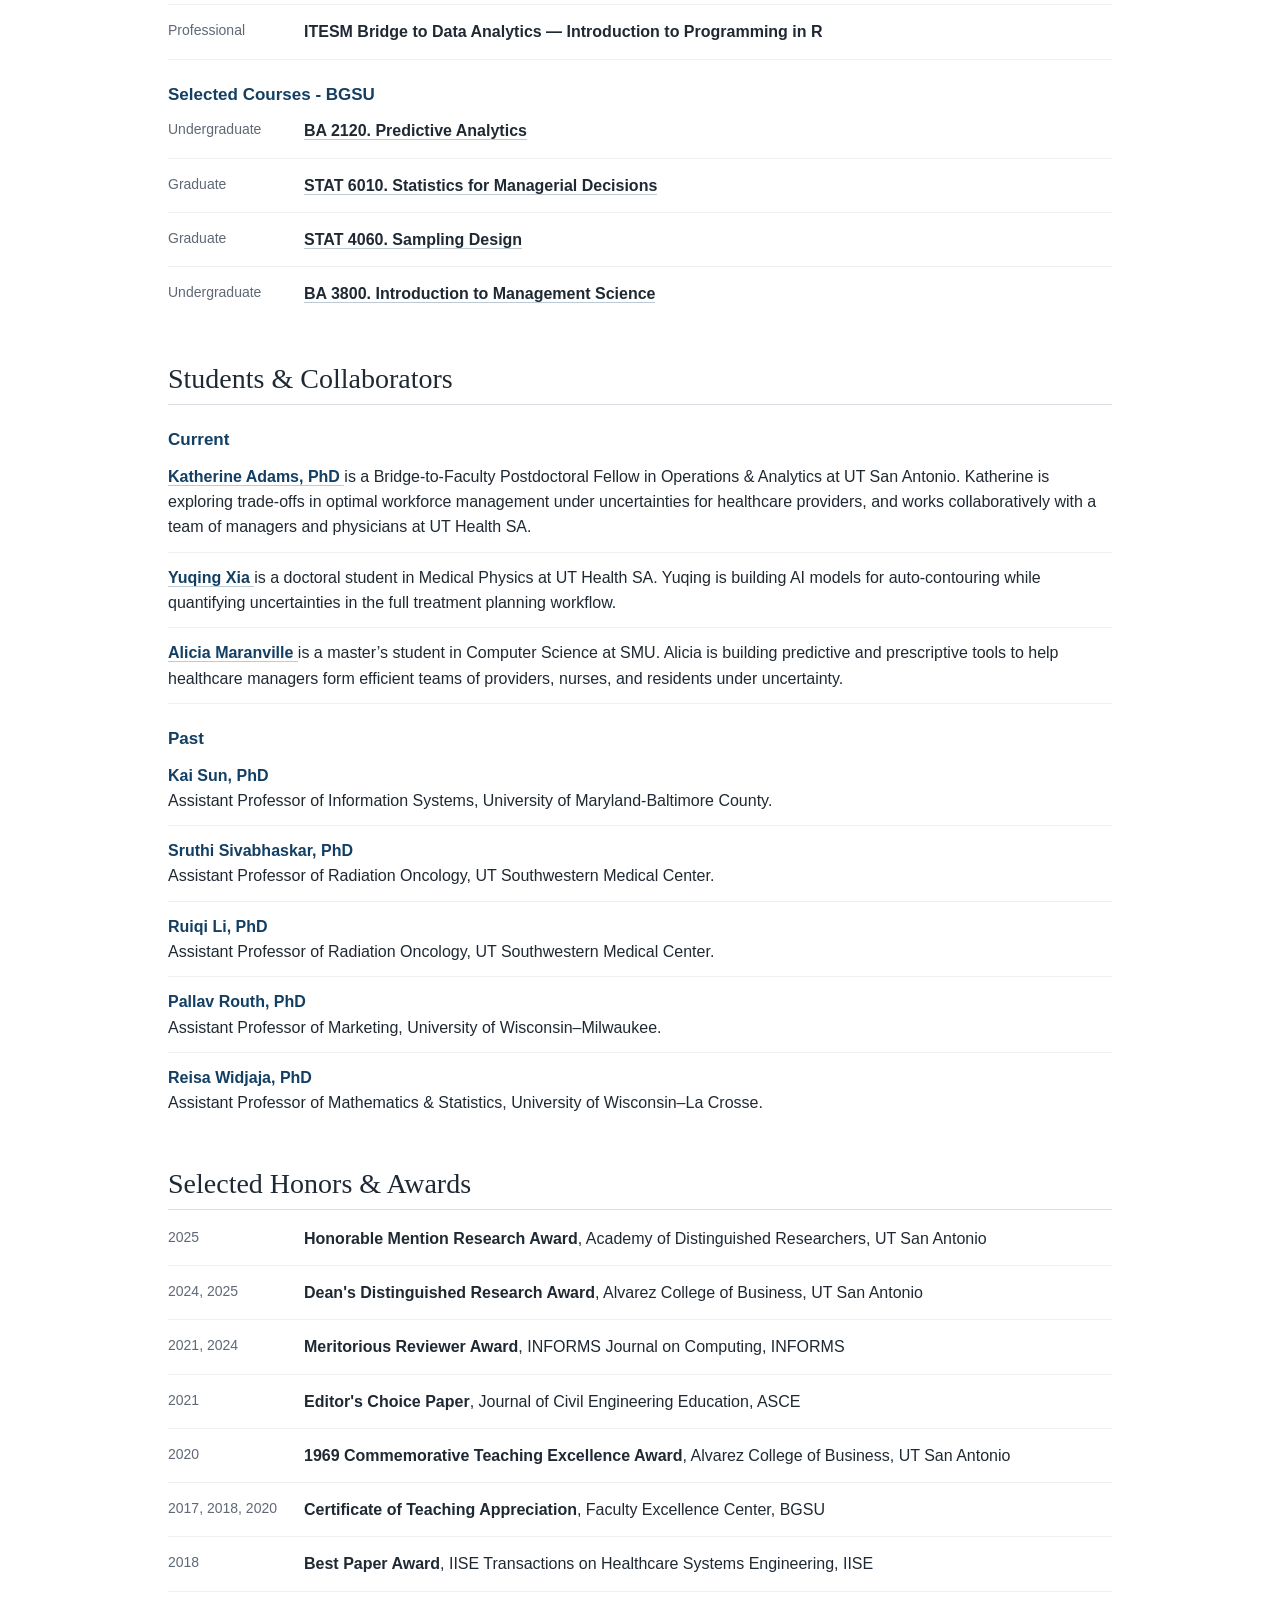
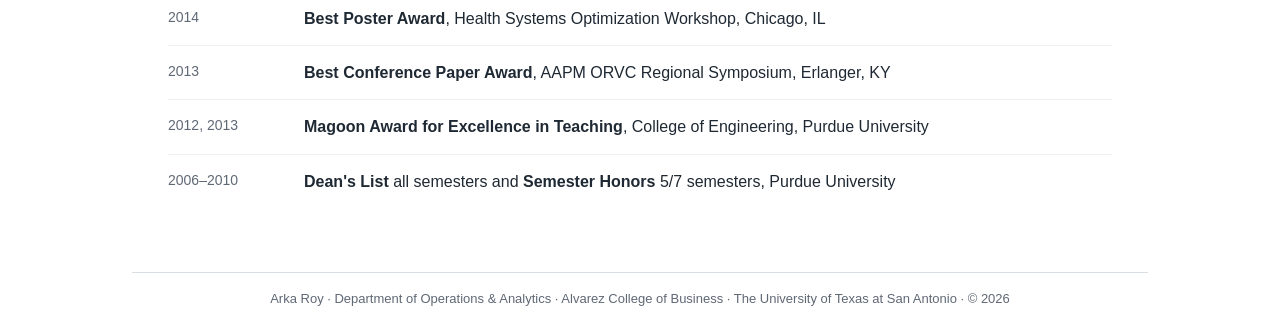
==== commit 7391ba68: "Remove site brand link from navigation" ====
--- a/index.html
+++ b/index.html
@@ -10,7 +10,6 @@
 <body>
 <nav class="site-nav" aria-label="Primary navigation">
   <div class="site-nav-inner">
-    <a class="site-brand" href="index.html">Arka Roy</a>
     <div class="site-links">
       <a href="index.html" aria-current="page">Academic</a>
       <a href="personal.html">Personal</a>
--- a/style.css
+++ b/style.css
@@ -101,8 +101,8 @@
 
 .arka-masthead {
   display: grid;
-  grid-template-columns: minmax(0, 1fr) 230px;
-  gap: 28px;
+  grid-template-columns: minmax(0, 1fr) 280px;
+  gap: 32px;
   align-items: start;
   padding-bottom: 22px;
   border-bottom: 2px solid var(--ink);
@@ -163,7 +163,7 @@
   }
 
 .arka-photo {
-  width: 230px;
+  width: 280px;
   height: auto;
   border-radius: 4px;
   border: 1px solid var(--line);
@@ -369,3 +369,28 @@
   #visited-map { min-height: 360px; }
   .site-footer { padding: 16px 14px 24px; }
 }
+
+
+/* Consistent typography for smaller masthead text */
+.arka-endowed-title,
+.arka-interests {
+  font-family: inherit;
+}
+
+/* More breathing room between major sections */
+.arka-section {
+  padding-top: 28px;
+  margin-top: 12px;
+}
+
+/* Slightly more separation between entries */
+.arka-entry {
+  margin-bottom: 14px;
+  padding-bottom: 14px;
+}
+
+/* Personal page: give the map more room */
+.personal-page h2 {
+  margin-top: 44px;
+}
+
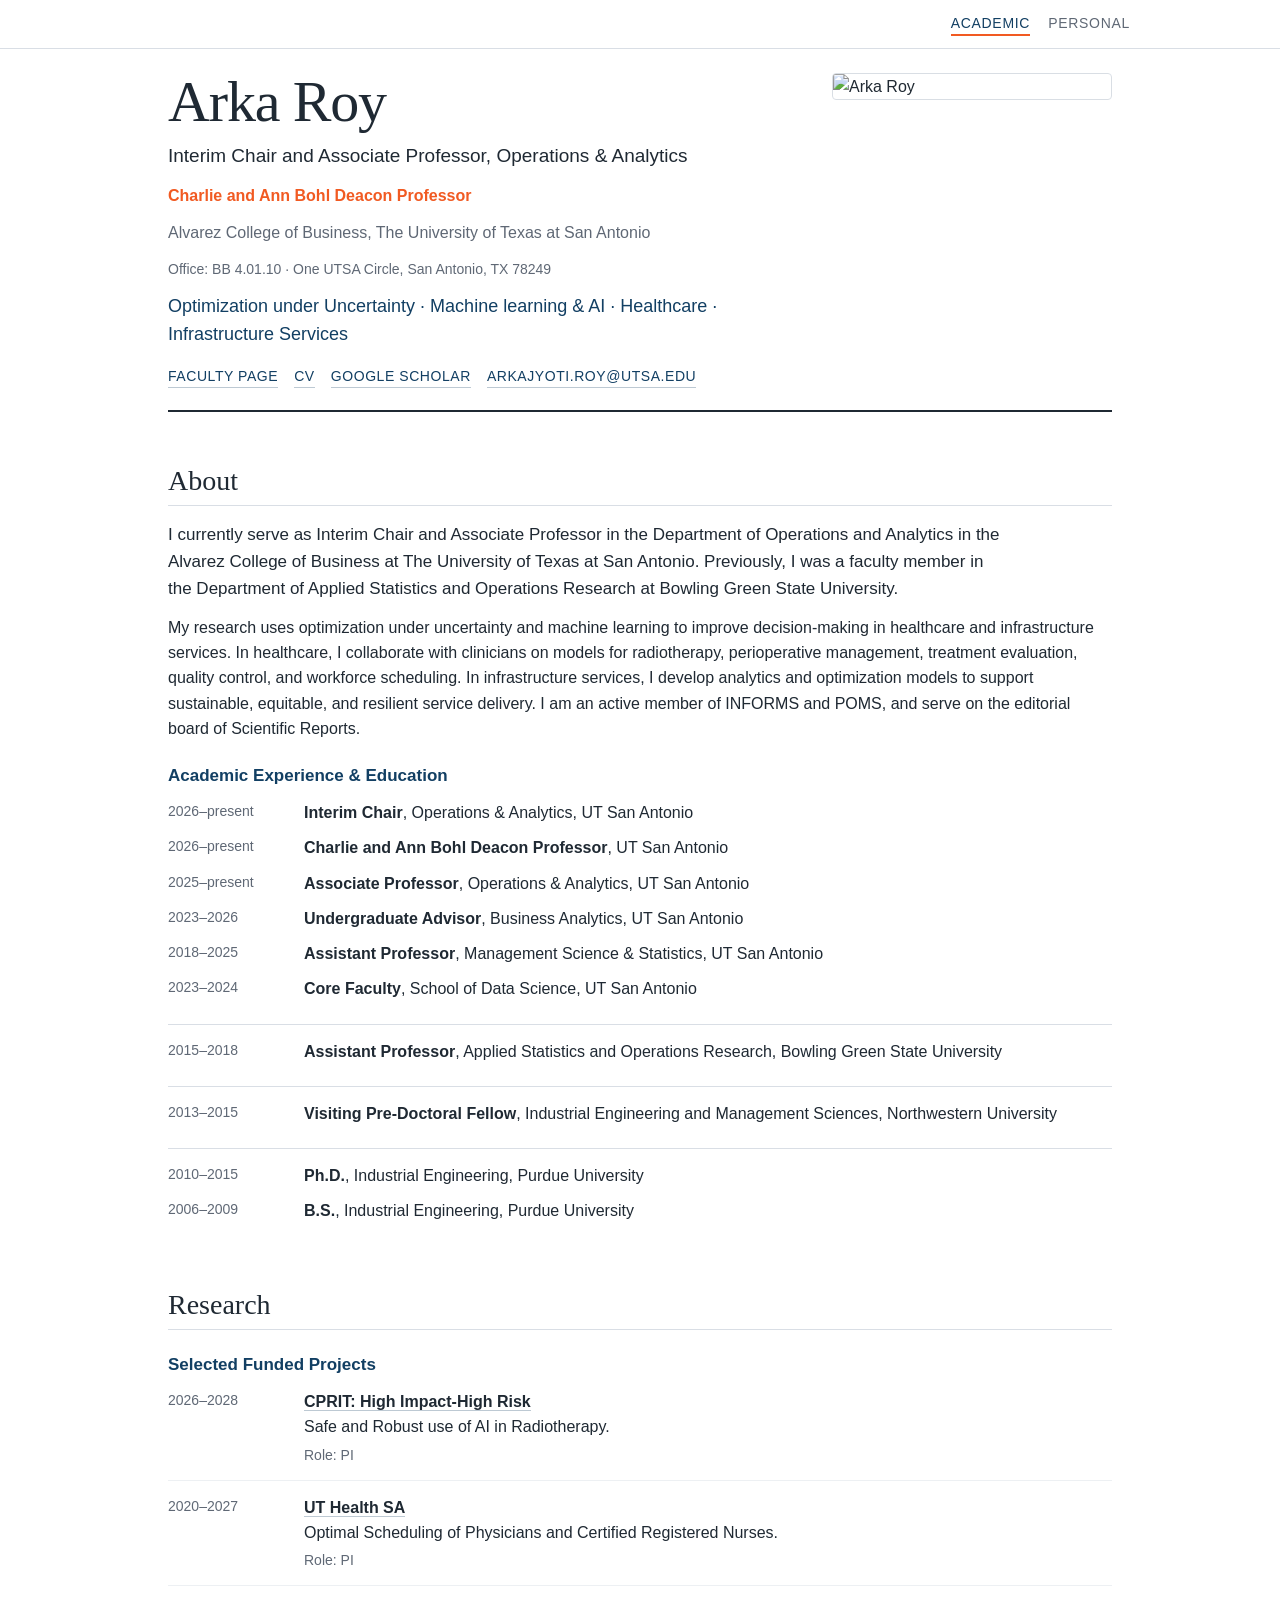
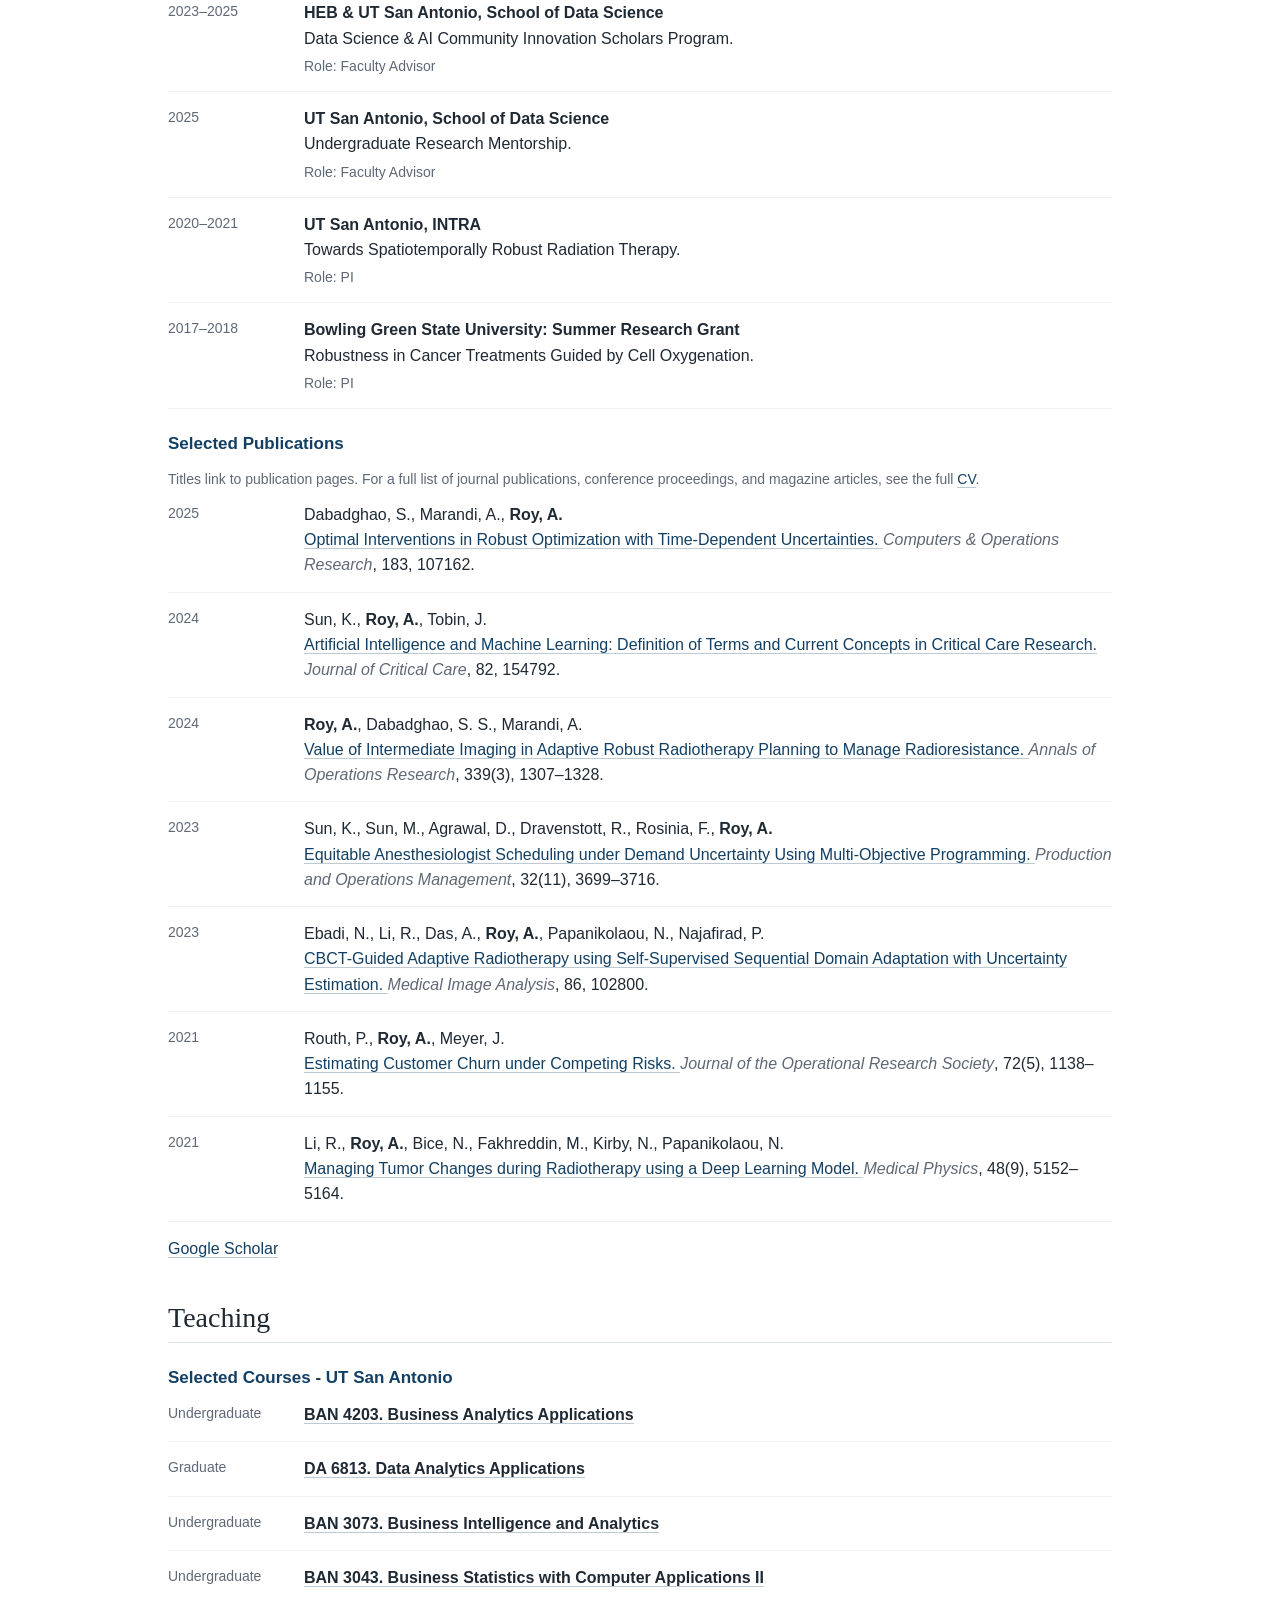
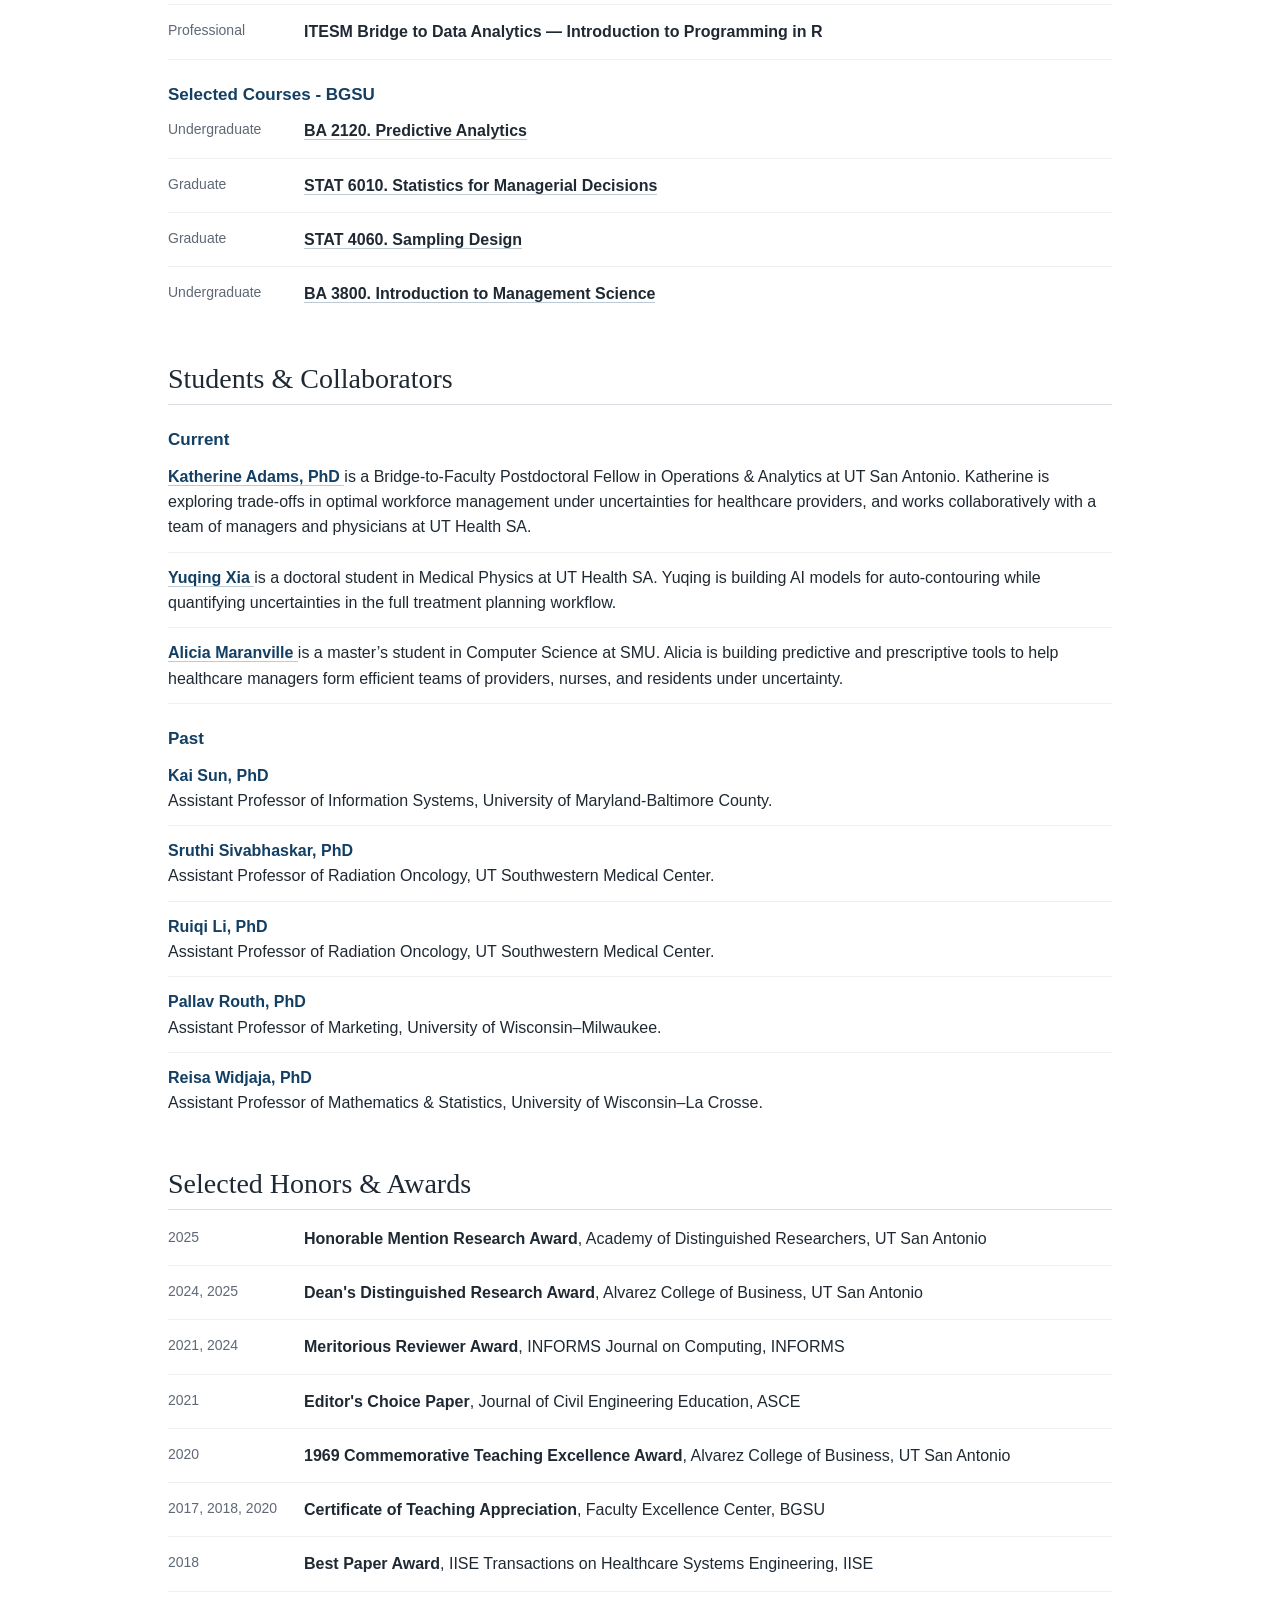
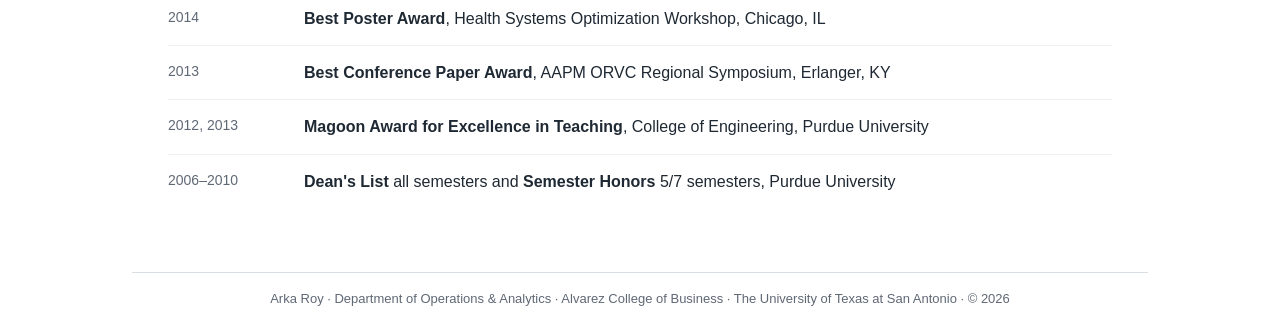
==== commit 2474e696: "Update interests from 'Robust Optimization' to 'Optimization under Uncertainty'" ====
--- a/index.html
+++ b/index.html
@@ -38,7 +38,7 @@
 </p>
 
 <p class="arka-interests">
-  Robust Optimization · Machine learning &amp; AI · Healthcare · Infrastructure Services
+  Optimization under Uncertainty · Machine learning &amp; AI · Healthcare · Infrastructure Services
 </p>
 
       <div class="arka-links">
--- a/style.css
+++ b/style.css
@@ -394,3 +394,7 @@
   margin-top: 44px;
 }
 
+.site-links {
+  margin-left: auto;
+}
+
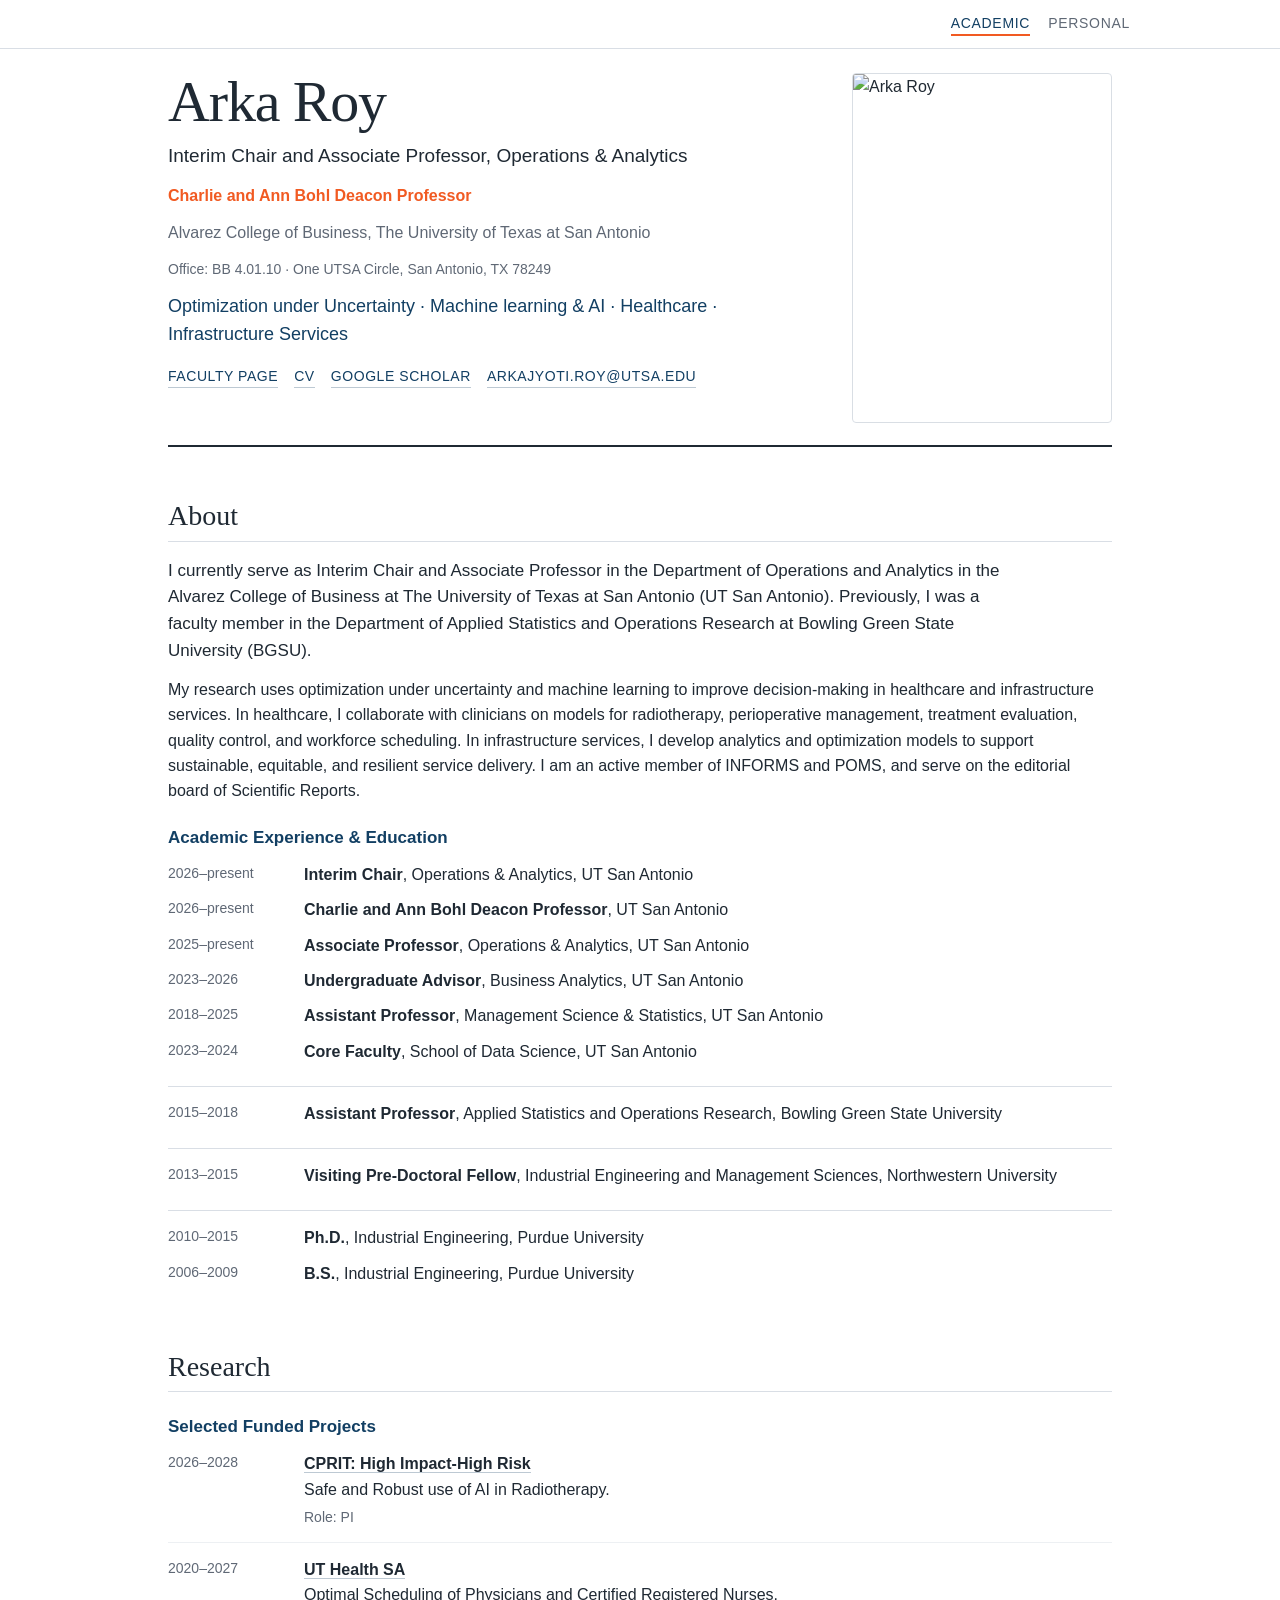
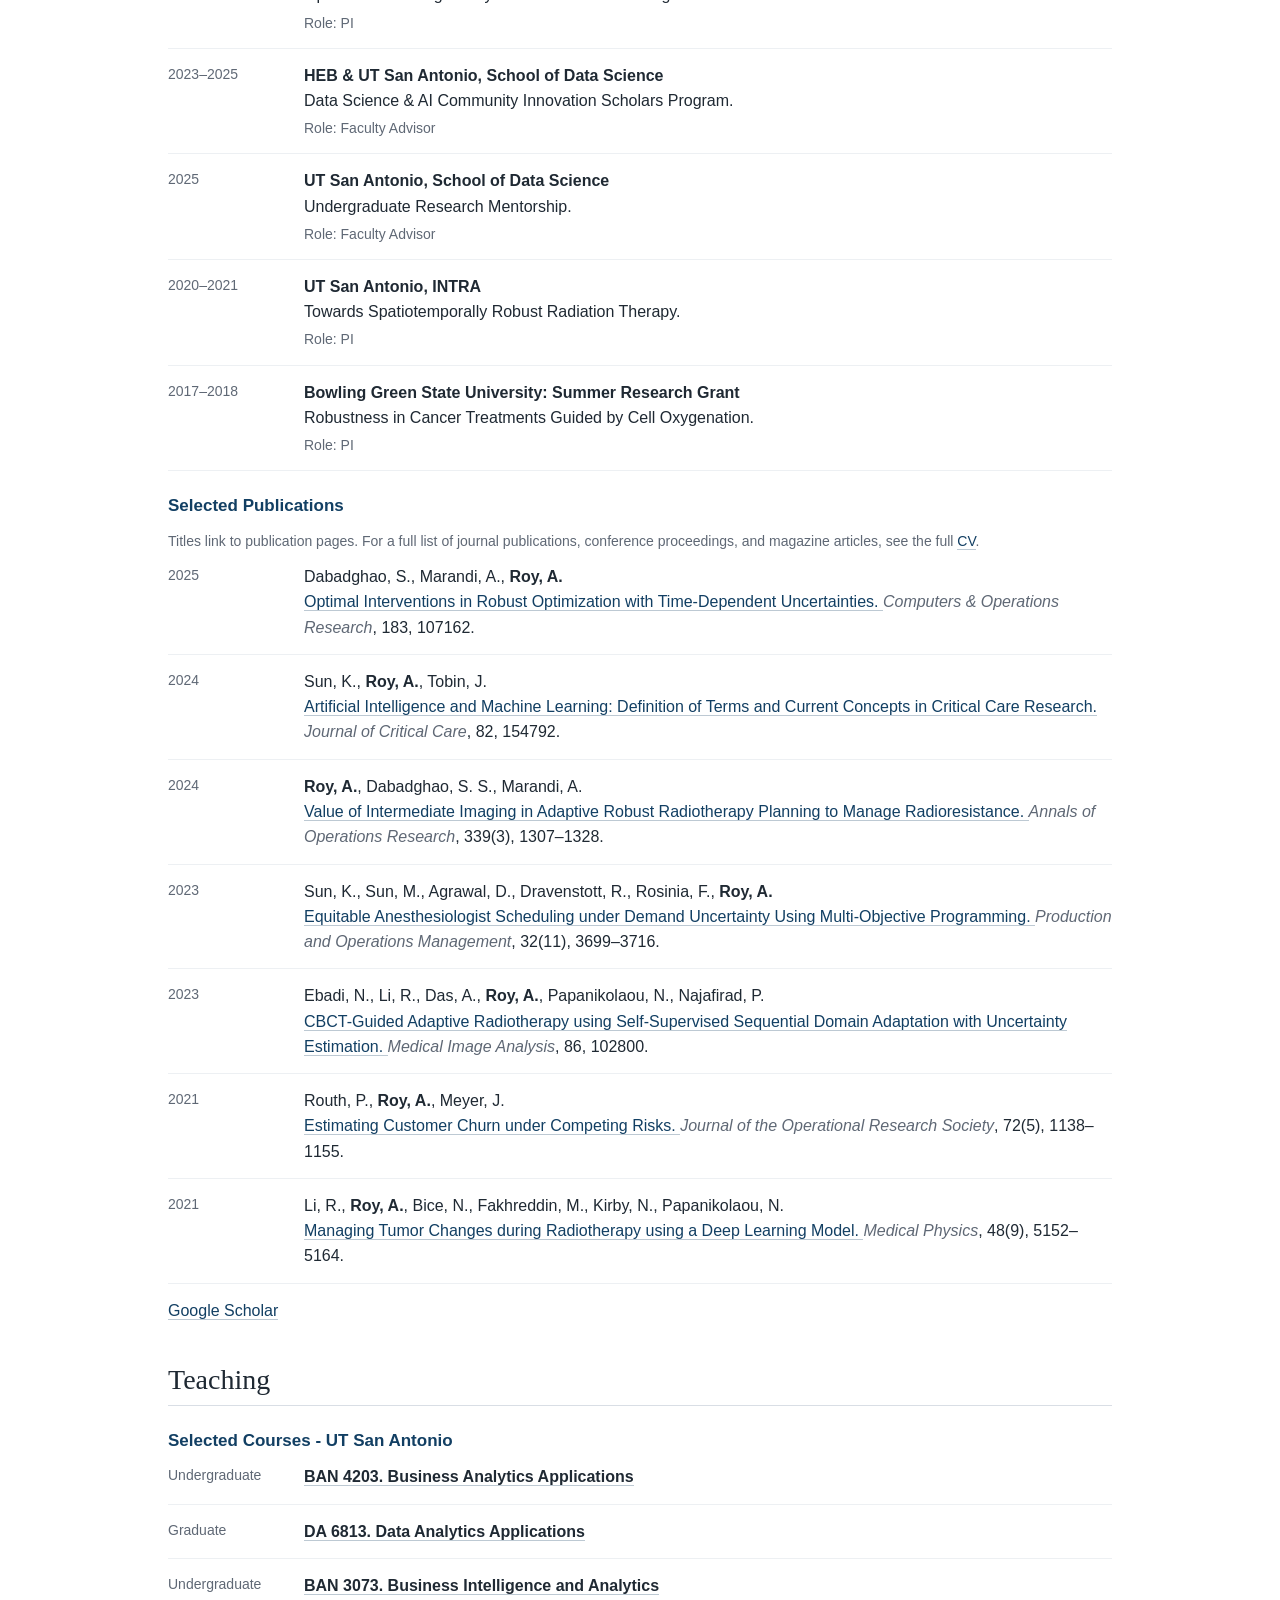
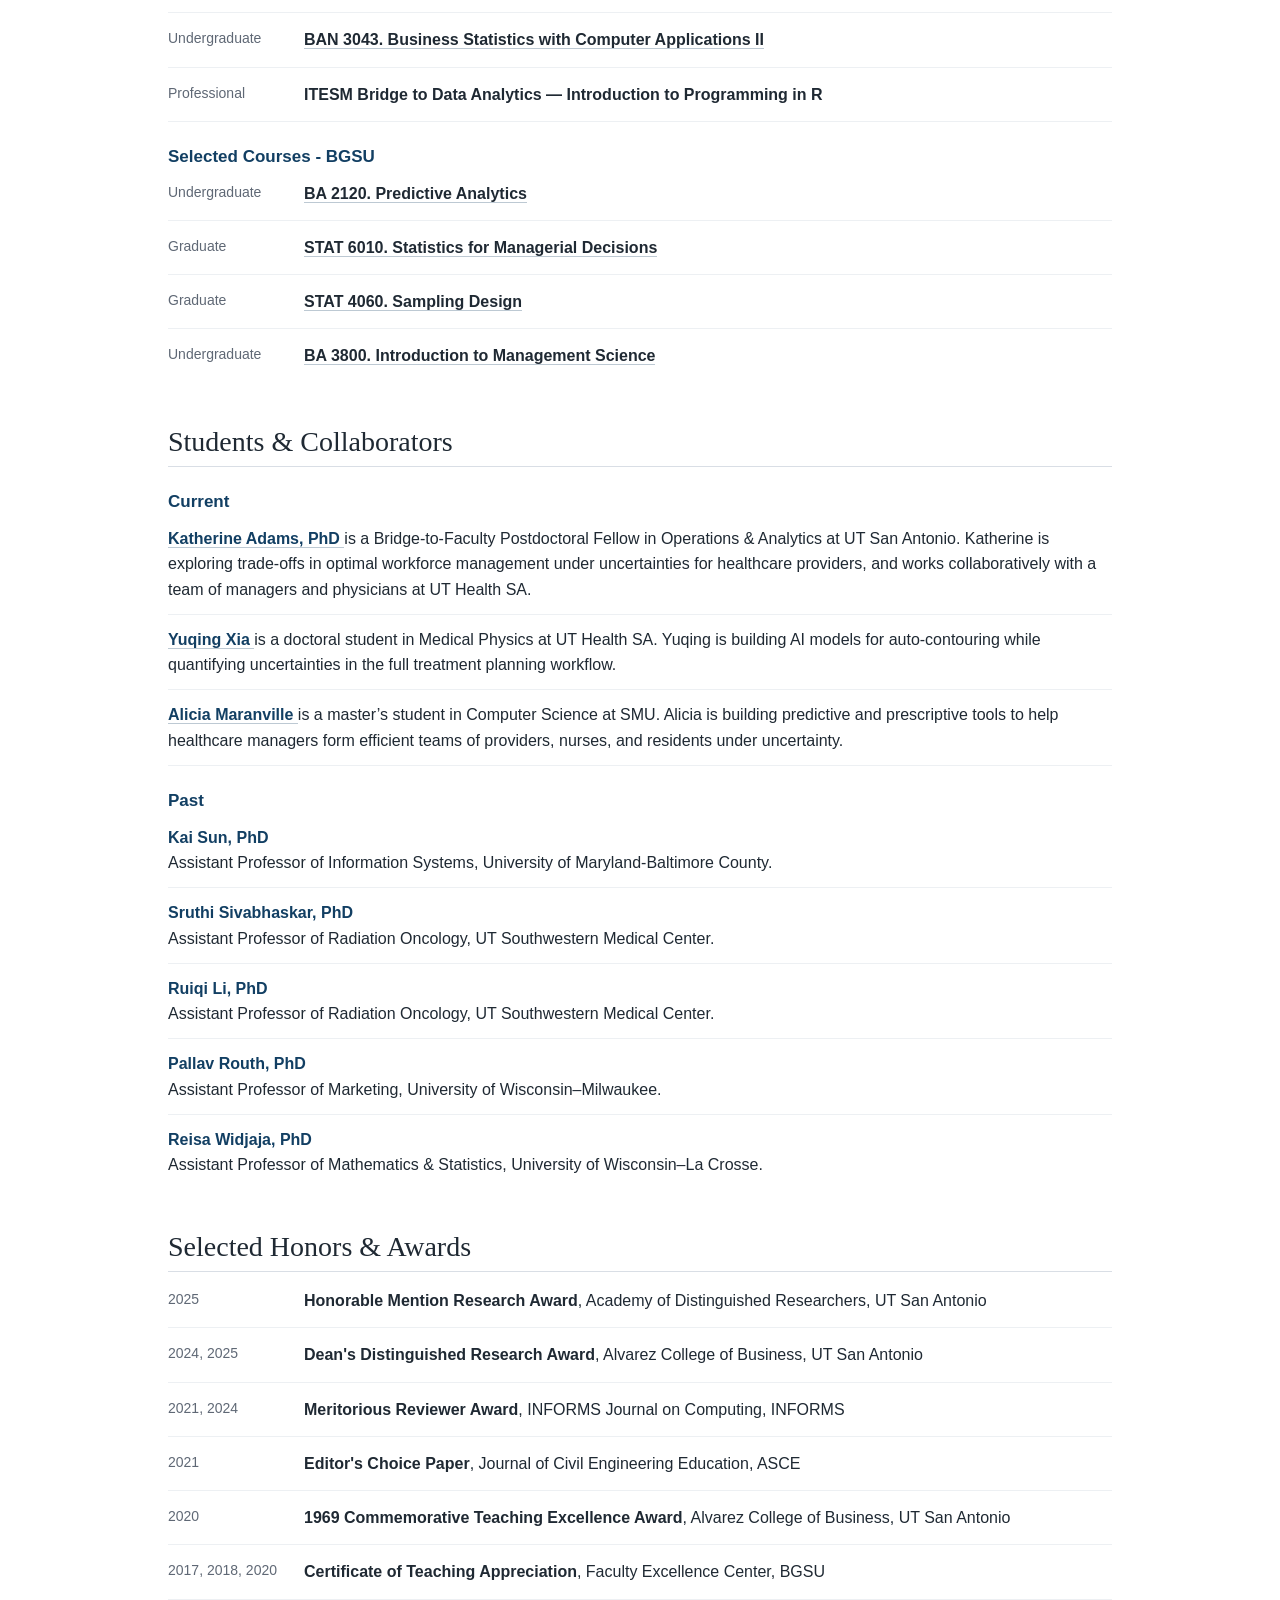
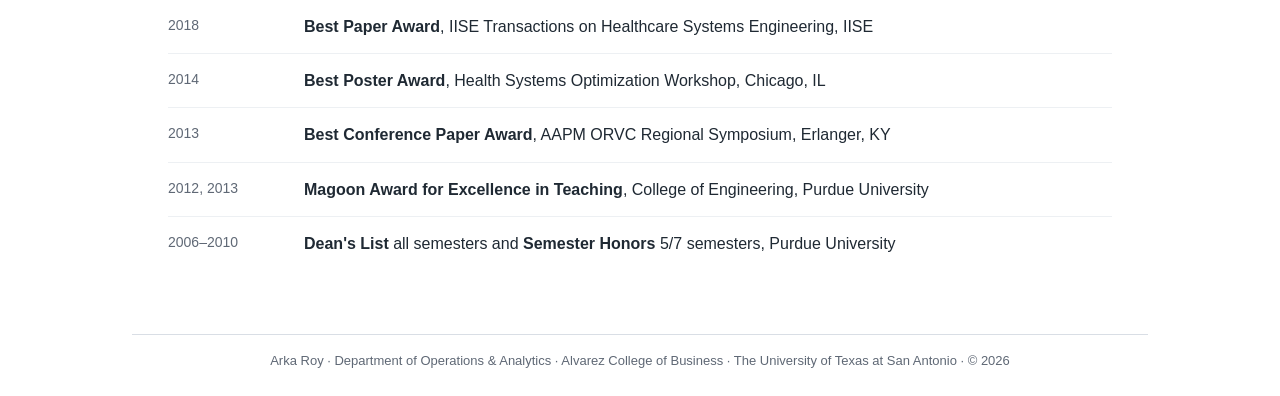
==== commit e33429d7: "Add abbreviations for universities in about section Updated the text to include abbreviations for UT" ====
--- a/index.html
+++ b/index.html
@@ -59,7 +59,7 @@
     <h2>About</h2>
 
     <p class="arka-lede">
-I currently serve as Interim Chair and Associate Professor in the Department of Operations and Analytics in the Alvarez College of Business at The University of Texas at San Antonio. Previously, I was a faculty member in the Department of Applied Statistics and Operations Research at Bowling Green State University.
+I currently serve as Interim Chair and Associate Professor in the Department of Operations and Analytics in the Alvarez College of Business at The University of Texas at San Antonio (UT San Antonio). Previously, I was a faculty member in the Department of Applied Statistics and Operations Research at Bowling Green State University (BGSU).
 </p>
 
 <p>
--- a/style.css
+++ b/style.css
@@ -101,7 +101,7 @@
 
 .arka-masthead {
   display: grid;
-  grid-template-columns: minmax(0, 1fr) 280px;
+  grid-template-columns: minmax(0, 1fr) 260px;
   gap: 32px;
   align-items: start;
   padding-bottom: 22px;
@@ -163,8 +163,10 @@
   }
 
 .arka-photo {
-  width: 280px;
-  height: auto;
+  width: 260px;
+  height: 350px;
+  object-fit: cover;
+  object-position: center 30%;
   border-radius: 4px;
   border: 1px solid var(--line);
   filter: grayscale(8%);
@@ -276,9 +278,10 @@
       margin-bottom: 22px;
     }
 
-    .arka-photo {
-      width: 180px;
-    }
+.arka-photo {
+  width: 240px;
+  height: auto;
+}
 
     .arka-section {
       padding-top: 16px;
